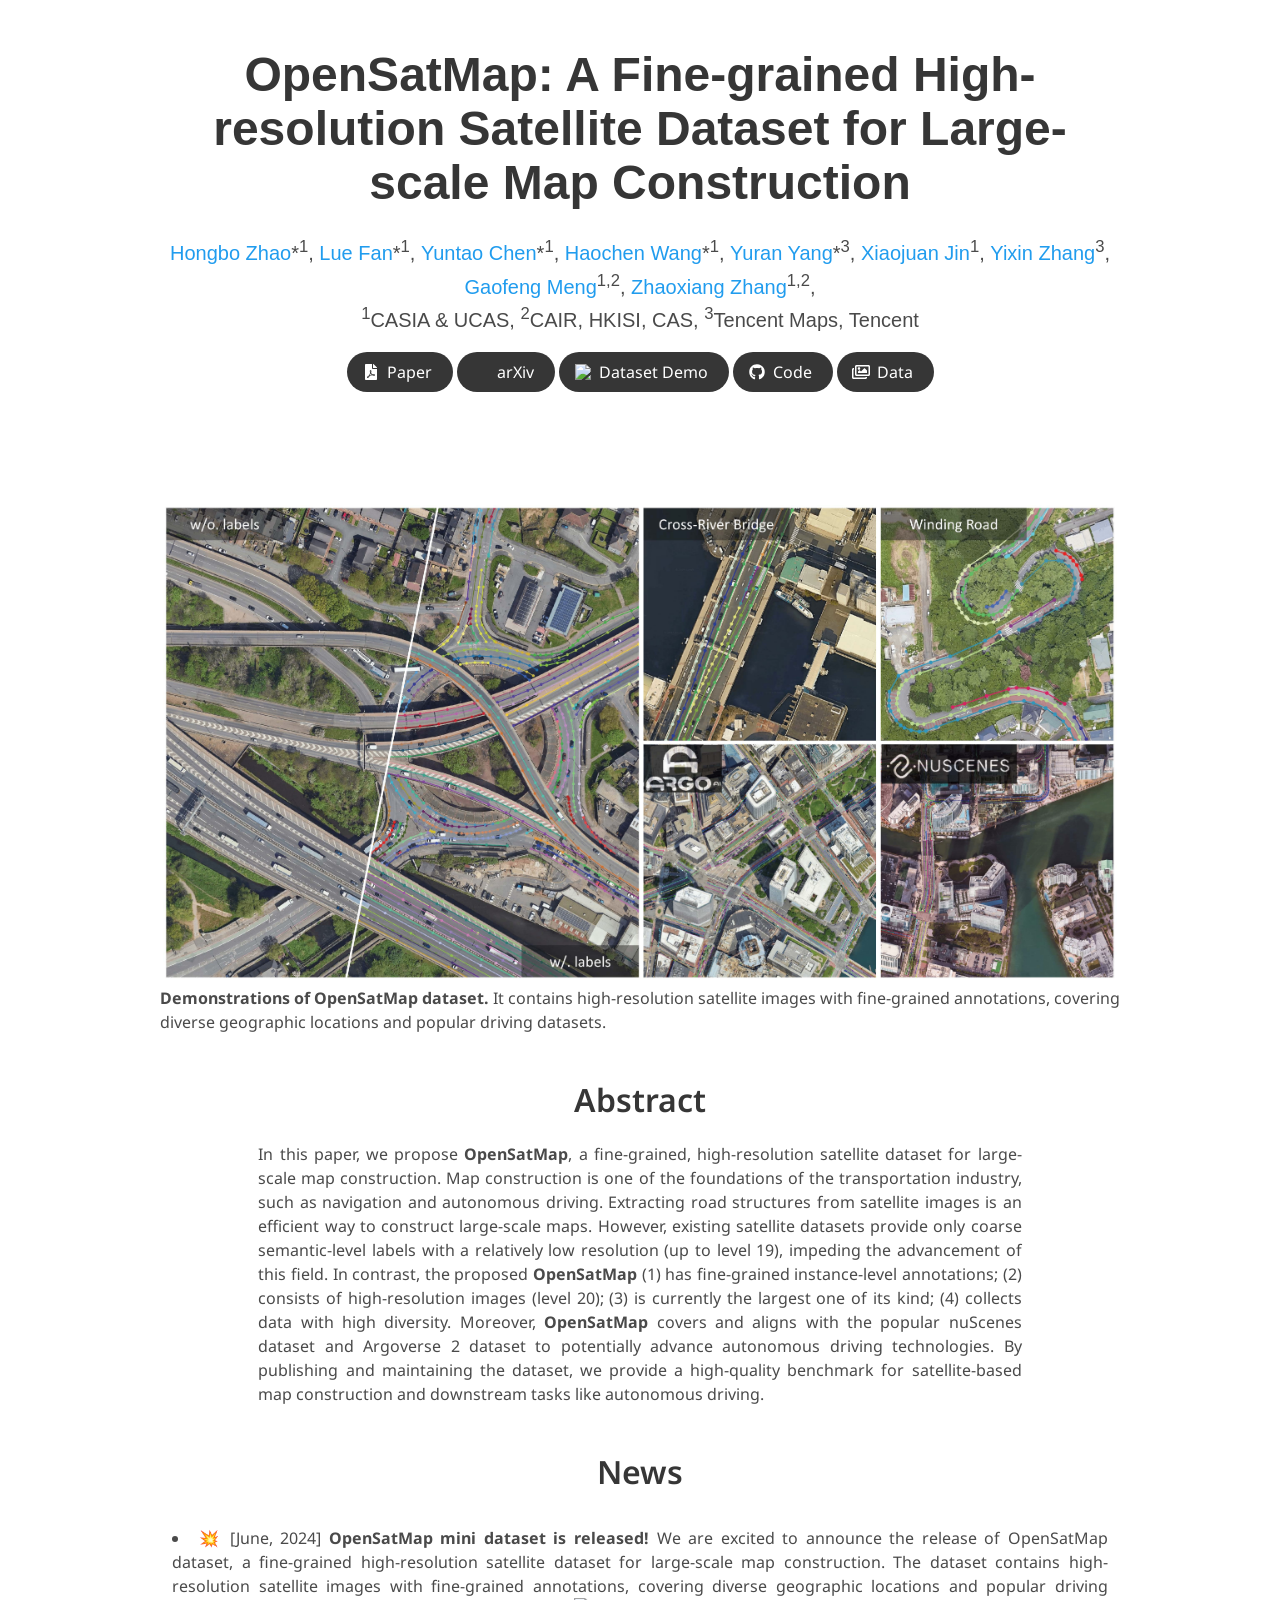
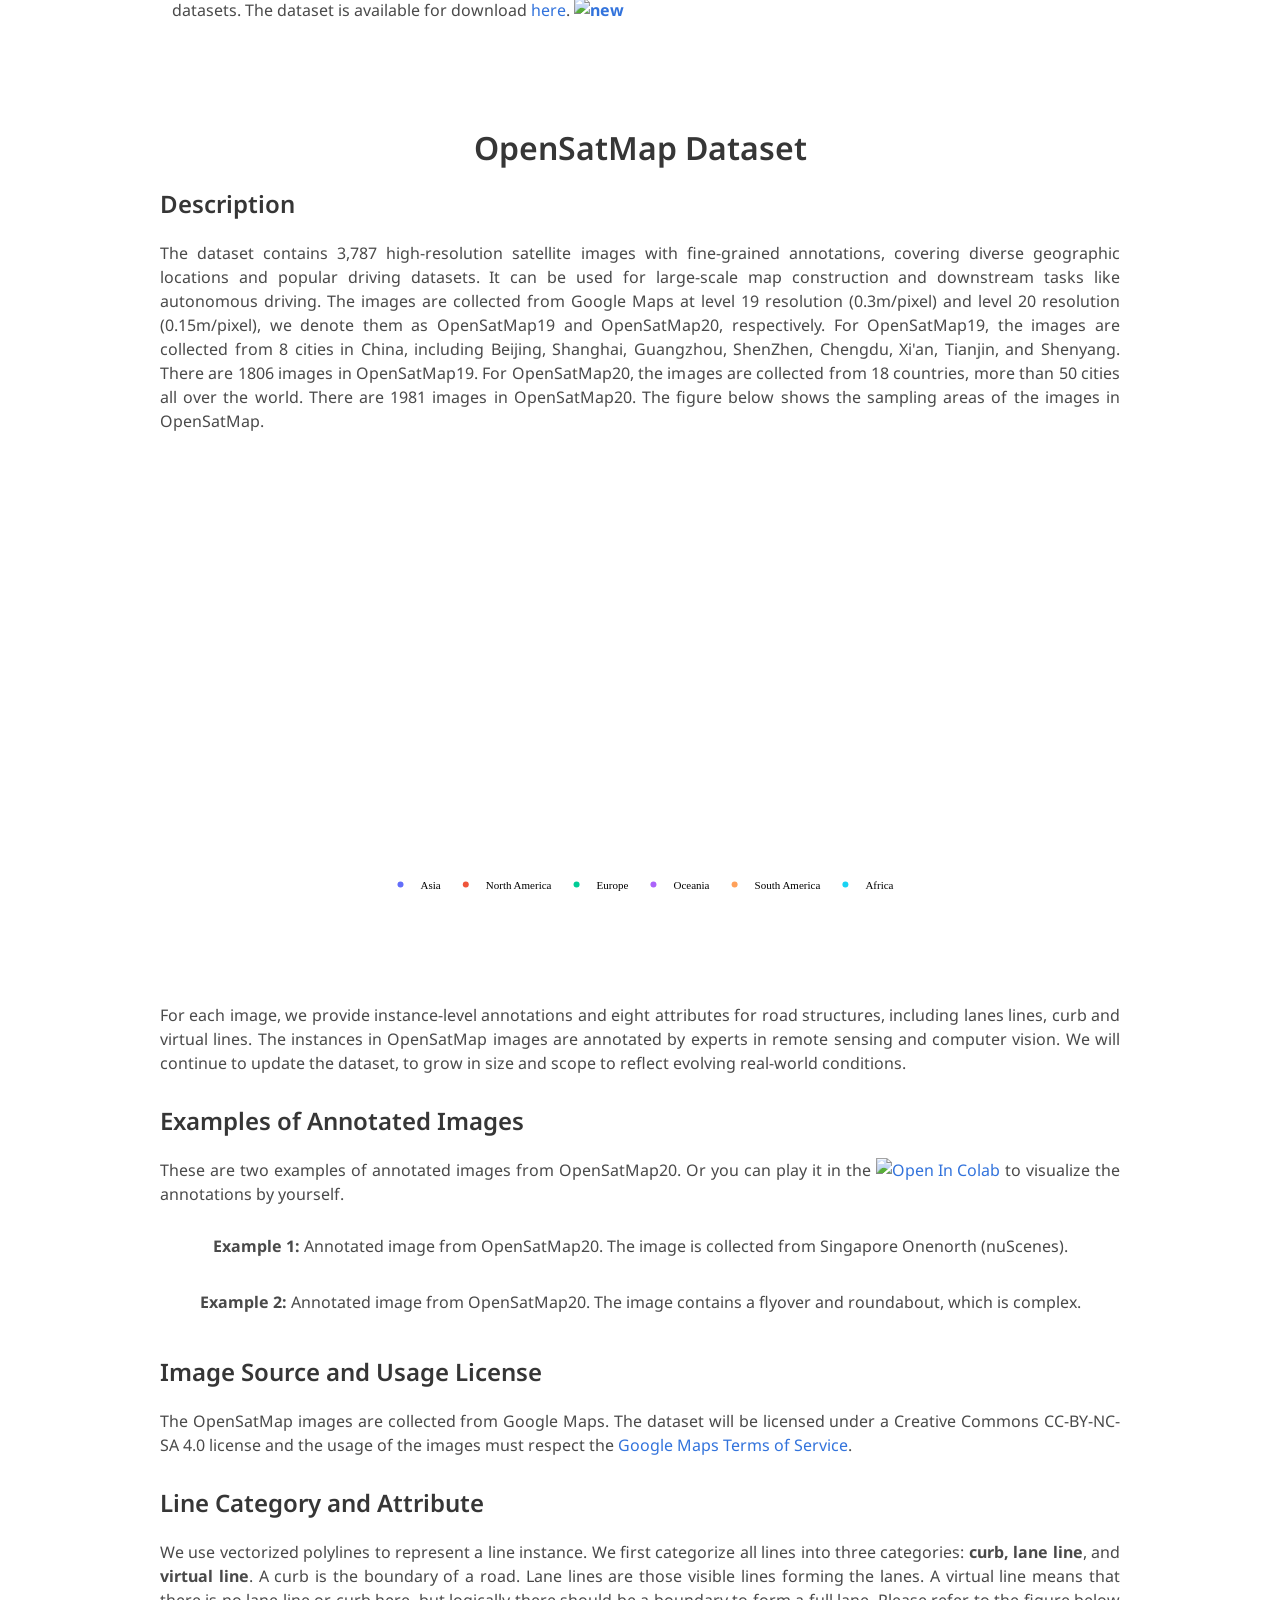
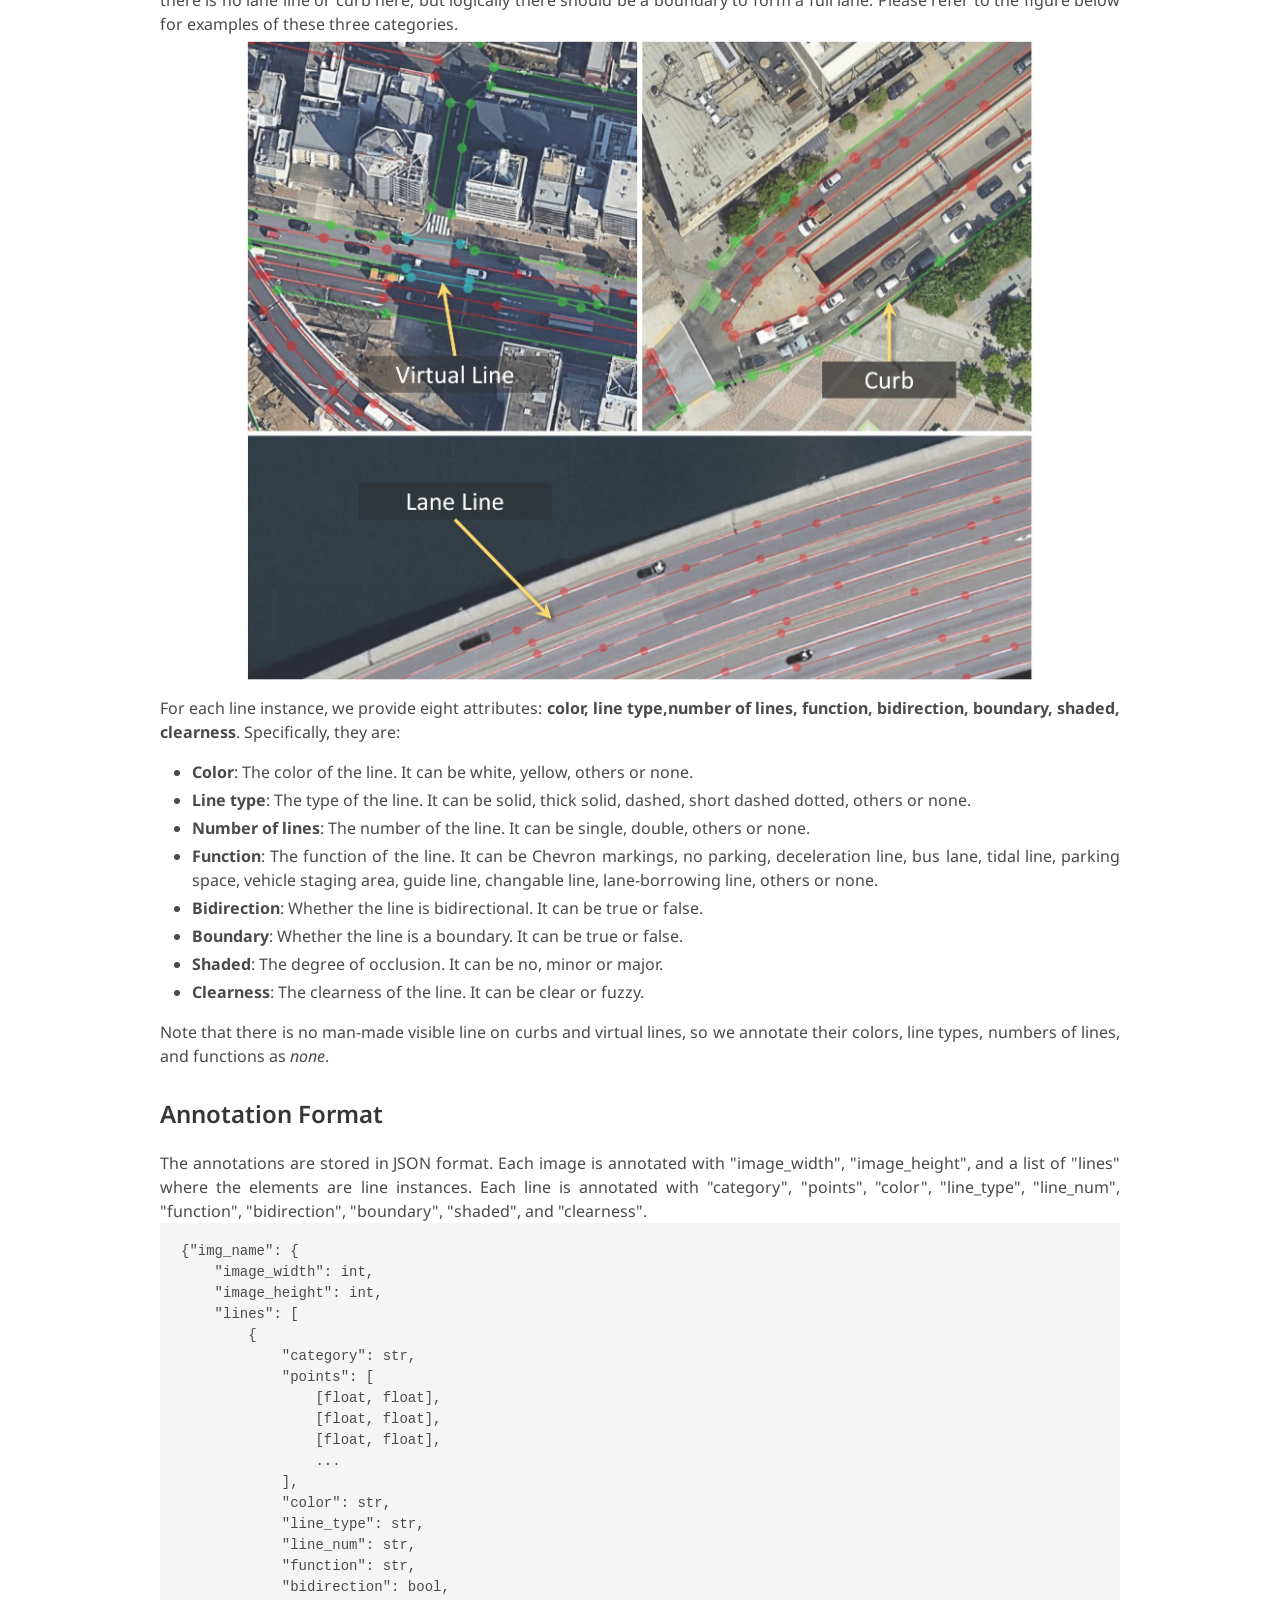
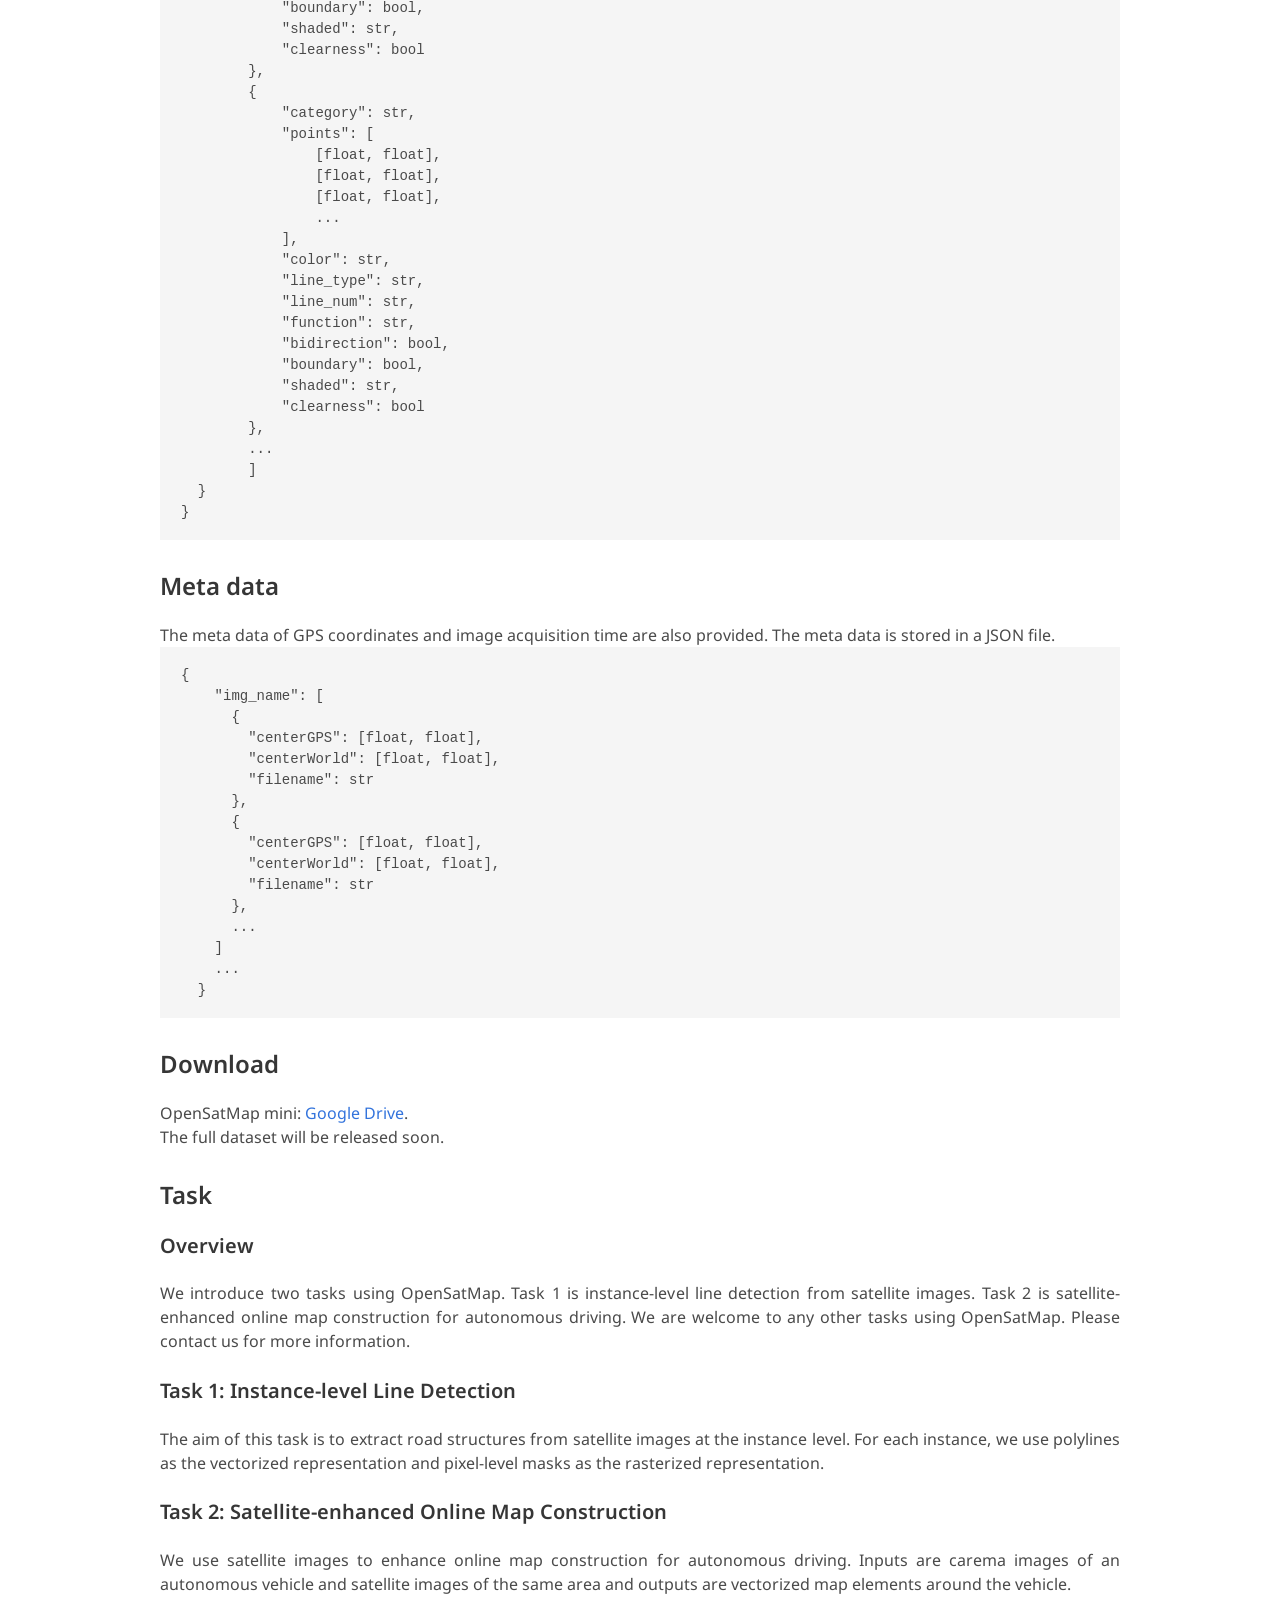
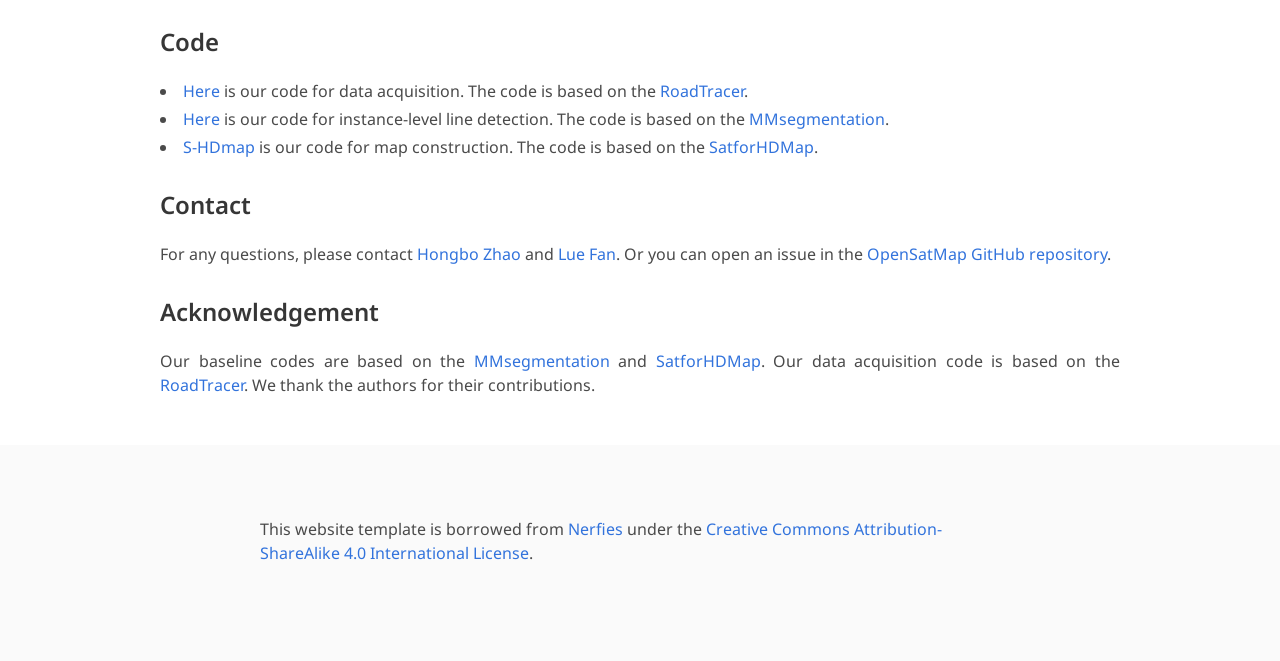
==== index.html @ 103b899d "add demo link" ====
<!DOCTYPE html>
<html>

<head>
  <meta charset="utf-8">
  <meta name="description" content="OpenSatMap">
  <meta name="keywords" content="OpenSatMap">
  <meta name="viewport" content="width=device-width, initial-scale=1">
  <title>OpenSatMap</title>

  <script id="MathJax-script" async src="https://cdn.jsdelivr.net/npm/mathjax@3/es5/tex-mml-chtml.js"></script>
  <script async src="https://www.googletagmanager.com/gtag/js?id=G-YQCWF52Y54"></script>
  <script>
    window.dataLayer = window.dataLayer || [];
    function gtag() { dataLayer.push(arguments); }
    gtag('js', new Date());

    gtag('config', 'G-YQCWF52Y54');
  </script>
  <link href="https://fonts.googleapis.com/css?family=Google+Sans|Noto+Sans|Castoro" rel="stylesheet">

  <link rel="stylesheet" href="./static/css/bulma.min.css">
  <link rel="stylesheet" href="./static/css/bulma-carousel.min.css">
  <link rel="stylesheet" href="./static/css/bulma-slider.min.css">
  <link rel="stylesheet" href="./static/css/fontawesome.all.min.css">
  <link rel="stylesheet" href="https://cdn.jsdelivr.net/gh/jpswalsh/academicons@1/css/academicons.min.css">
  <link rel="stylesheet" href="./static/css/index.css">
  <link rel="stylesheet" href="./static/css/image-compare-viewer.min.css">
  <link rel="icon" href="./static/images/OIP.jpg">

  <script src="https://ajax.googleapis.com/ajax/libs/jquery/3.5.1/jquery.min.js"></script>
  <script defer src="./static/js/fontawesome.all.min.js"></script>
  <script src="./static/js/bulma-carousel.min.js"></script>
  <script src="./static/js/bulma-slider.min.js"></script>
  <script src="./static/js/index.js"></script>
  <script src="./static/js/image-compare-viewer.min.js"></script>
  <!-- <style>
        #toc {
            border: 1px solid #ccc;
            padding: 10px;
            margin-bottom: 20px;
            max-width: 250px; /* 调整目录容器的宽度 */
        }
        #toc ul {
            list-style-type: none;
            padding-left: 0;
        }
        #toc ul li {
            margin-bottom: 5px;
        }
        #toc ul li a {
            text-decoration: none;
            color: blue;
        }
  </style> -->
  <link rel="stylesheet" href="https://cdnjs.cloudflare.com/ajax/libs/highlight.js/11.9.0/styles/default.min.css">
  <script src="https://cdnjs.cloudflare.com/ajax/libs/highlight.js/11.9.0/highlight.min.js"></script>

  <!-- and it's easy to individually load additional languages -->
  <script src="https://cdnjs.cloudflare.com/ajax/libs/highlight.js/11.9.0/languages/go.min.js"></script>

  <script>hljs.highlightAll();</script>
</head>

<body>


  <!-- <section class="hero">
  <div class="hero-body">
    <div class="container is-max-desktop">
      <div class="columns is-centered">
        <div class="column has-text-centered">
          <h1 class="title is-2 publication-title"></h1>
          <div class="is-size-5 publication-authors">
            <span class="author-block">
              Anonymous Authors
          </div>
        </div>
      </div>
    </div>
  </div>
</section> -->
  <section class="hero">
    <div class="hero-body">
      <div class="container is-max-desktop">
        <div class="columns is-centered">
          <div class="column has-text-centered">
            <h1 class="title is-1 publication-title">OpenSatMap: A Fine-grained High-resolution Satellite Dataset for
              Large-scale Map Construction</h1>
            <!-- <h2 class="title is-3">CVPR 2024</h2> -->
            <div class="is-size-5 publication-authors">
              <span class="author-block">
                <a href="https://scholar.google.com/citations?user=Gs22F0UAAAAJ&hl">Hongbo Zhao</a>*<sup>1</sup>,</span>
              <span class="author-block">
                <a href="https://lue.fan/">Lue Fan</a>*<sup>1</sup>,</span>
              <span class="author-block">
                <a href="https://scholar.google.com/citations?user=iLOoUqIAAAAJ">Yuntao Chen</a>*<sup>1</sup>,
              </span>
              <span class="author-block">
                <a href="https://haochen-wang409.github.io/">Haochen Wang</a>*<sup>1</sup>,
              </span>
              <span class="author-block">
                <a>Yuran Yang</a>*<sup>3</sup>,
              </span>
              <span class="author-block">
                <a>Xiaojuan Jin</a><sup>1</sup>,
              </span>
              <span class="author-block">
                <a>Yixin Zhang</a><sup>3</sup>,
              </span>
              <span class="author-block">
                <a href="https://people.ucas.edu.cn/~gfmeng">Gaofeng Meng</a><sup>1,2</sup>,
              </span>
              <span class="author-block">
                <a href="https://zhaoxiangzhang.net/">Zhaoxiang Zhang</a><sup>1,2</sup>,
              </span>
            </div>

            <div class="is-size-5 publication-authors">
              <span class="author-block"><sup>1</sup>CASIA &amp; UCAS,</span>
              <span class="author-block"><sup>2</sup>CAIR, HKISI, CAS,</span>
              <span class="author-block"><sup>3</sup>Tencent Maps, Tencent</span>
            </div>

            <div class="column has-text-centered">
              <div class="publication-links">
                <!-- PDF Link. -->
                <span class="link-block">
                  <a href="" class="external-link button is-normal is-rounded is-dark"> <!-- TODO: update the link -->
                    <span class="icon">
                      <i class="fas fa-file-pdf"></i>
                    </span>
                    <span>Paper</span>
                  </a>
                </span>
                <span class="link-block">
                  <a href="" class="external-link button is-normal is-rounded is-dark">
                    <!-- TODO: update the link -->
                    <span class="icon">
                      <i class="ai ai-arxiv"></i>
                    </span>
                    <span>arXiv</span>
                  </a>
                </span>
                <span class="link-block">
                  <a href="https://colab.research.google.com/github/bjzhb666/OpensatMap-demo" class="external-link button is-normal is-rounded is-dark">
                    <span class="icon">
                      <img src="https://main-educational.github.io/_images/logo_colab.png">
                    </span>
                    <span>Dataset Demo</span>
                  </a>
                </span>
                <!-- Video Link. -->
                <!-- <span class="link-block">
                <a href="https://www.youtube.com/watch?v=MrKrnHhk8IA"
                   class="external-link button is-normal is-rounded is-dark">
                  <span class="icon">
                      <i class="fab fa-youtube"></i>
                  </span>
                  <span>Video</span>
                </a>
              </span> -->
                <!-- Code Link. -->
                <span class="link-block">
                  <a href="" class="external-link button is-normal is-rounded is-dark"> <!-- TODO: update the link -->
                    <span class="icon">
                      <i class="fab fa-github"></i>
                    </span>
                    <span>Code</span>
                  </a>
                </span>
                <!-- Dataset Link. -->
                <span class="link-block">
                  <a href="https://drive.google.com/drive/folders/1zKs-GV2aNobLDl6E17hTqy2L_WpNPkSb?usp=sharing"
                    class="external-link button is-normal is-rounded is-dark">
                    <span class="icon">
                      <i class="far fa-images"></i>
                    </span>
                    <span>Data</span>
                  </a>
                </span>
              </div>

            </div>
          </div>
        </div>
      </div>
    </div>
  </section>

  <section>
    <div class="hero-body">
      <div class="container is-max-desktop">
        <!-- Abstract. -->
        <div class="columns is-centered has-text-centered">
          <div class="column is-full-width is-centered">
            <div class="content has-text-justified">
              <img src="./static/images/figure1_black.jpg" width="100%">
              <p>
                <b>Demonstrations of OpenSatMap dataset.</b>
                It contains high-resolution satellite images with fine-grained annotations, covering diverse geographic
                locations and popular driving datasets.
              </p>
            </div>
          </div>
        </div>
      </div>
    </div>
    <!--/ Abstract. -->
  </section>


  <!-- <div id="toc"></div>
  <ul>
    TOC will be generated here -->
  <!-- </ul> -->

  <section>
    <div class="container is-max-desktop">
      <!-- Abstract. -->
      <div class="columns is-centered has-text-centered">
        <div class="column is-four-fifths is-centered">
          <h2 class="title is-3">Abstract</h2>
          <div class="content has-text-justified">
            <!-- <div class="content has-text-justified">
            <img src="./static/images/WX20231125-133933@2x.png" width="100%"> -->
            <!-- <p>
            <b>Multiview visual forecasting and planning by world model.</b>
            At time step \( T \), the world model imagines the multiple futures at \(T+K\), and finds it is safe to keep going straight at \(T\). Then the model realizes that the ego car will be too close to the front car according to the imagination of time step \(T + 2K\), so it decides to change to the left lane for a safe overtaking.
          </p> -->
            <!-- </div> -->
            <p>
              In this paper, we propose <b>OpenSatMap</b>, a fine-grained, high-resolution satellite dataset for
              large-scale map construction.
              Map construction is one of the foundations of the transportation industry, such as navigation and
              autonomous driving.
              Extracting road structures from satellite images is an efficient way to construct large-scale maps.
              However, existing satellite datasets provide only coarse semantic-level labels with a relatively low
              resolution (up to level 19), impeding the advancement of this field.
              In contrast, the proposed <b>OpenSatMap</b> (1) has fine-grained instance-level annotations; (2) consists
              of high-resolution images (level 20); (3) is currently the largest one of its kind; (4) collects data with
              high diversity.
              Moreover, <b>OpenSatMap</b> covers and aligns with the popular nuScenes dataset and Argoverse 2 dataset to
              potentially advance autonomous driving technologies.
              By publishing and maintaining the dataset, we provide a high-quality benchmark for satellite-based map
              construction and downstream tasks like autonomous driving.
            </p>
          </div>
        </div>
      </div>
      <!--/ Abstract. -->
    </div>
  </section>

  <!-- <section  class="section">
  <div class="container is-max-desktop has-text-centered"> 
    <h2 class="title is-3">Introduction Video</h2>
      <div class="columns is-centered">
        <div class="column is-full-width">
          <video poster="" id="intro" autoplay controls muted loop playsinline width="100%">
          <source src="" type="video/mp4">
        </video>
        </div>
     </div>
  </div>
</section> -->

  <section class="section">
    <div class="container is-max-desktop has-text-centered">
      <h2 class="title is-3">News</h2>
      <div class="column is-full-width">
        <div class="content has-text-justified">
          <!-- iterize -->
          <li>💥 [June, 2024]
            <b>OpenSatMap mini dataset is released!</b>
            We are excited to announce the release of OpenSatMap dataset, a fine-grained high-resolution satellite
            dataset for large-scale map construction.
            The dataset contains high-resolution satellite images with fine-grained annotations, covering diverse
            geographic locations and popular driving datasets.
            The dataset is available for download <a href="https://drive.google.com/drive/folders/1zKs-GV2aNobLDl6E17hTqy2L_WpNPkSb?usp=sharing">here</a>.
            <!-- <b><span style="color:red;">New</span></b>  -->
            <strong><a href="https://zhaoxiangzhang.net/wp-content/uploads/2020/02/new.gif"><img decoding="async"
                  class="alignnone size-full wp-image-105"
                  src="https://zhaoxiangzhang.net/wp-content/uploads/2020/02/new.gif" alt="new" width="29"
                  height="13" /></a></strong>
          </li>
          <!-- <li>
            <a href="dataset.html">Dataset</a>
          </li>
          <li>
            <a href="code.html">Code</a>
          </li>
          <li>
            <a href="tasks.html">Tasks</a>
          </li>
          <li>
            <a href="evaluation.html">Evaluation</a>
          </li> -->
        </div>
      </div>
    </div>
  </section>

  <section class="section">
    <div class="container is-max-desktop has-text-centered">
      <h2 class="title is-3">OpenSatMap Dataset</h2>
      <div class="columns is-centered">
        <div class="column">
          <div class="content">
            <div class="content has-text-justified">
              <h3 class="title is-4"> Description</h3>
              The dataset contains 3,787 high-resolution satellite images with fine-grained annotations, covering
              diverse geographic locations and popular driving datasets.
              It can be used for large-scale map construction and downstream tasks like autonomous driving.
              The images are collected from Google Maps at level 19 resolution (0.3m/pixel) and level 20 resolution
              (0.15m/pixel), we denote them as OpenSatMap19 and OpenSatMap20, respectively.
              For OpenSatMap19, the images are collected from 8 cities in China, including Beijing, Shanghai, Guangzhou,
              ShenZhen, Chengdu, Xi'an, Tianjin, and Shenyang. There are 1806 images in OpenSatMap19.
              For OpenSatMap20, the images are collected from 18 countries, more than 50 cities all over the world.
              There are 1981 images in OpenSatMap20.
              The figure below shows the sampling areas of the images in OpenSatMap.
              <!-- 插入html -->
              <p>
            <div class="columns is-centered">
              <iframe src="static/gps_points.html" width="800" height="550"></iframe>
            </div>
            </p>
          
                For each image, we provide instance-level annotations and eight attributes for road structures,
                including
                lanes lines, curb and
                virtual lines.
                The instances in OpenSatMap images are annotated by experts in remote sensing and computer vision.
                We will continue to update the dataset, to grow in size and scope to reflect evolving real-world
                conditions.
         
              <h3 class="title is-4">Examples of Annotated Images</h3>

                These are two examples of annotated images from OpenSatMap20. 
                Or you can play it in the
                <a href="https://colab.research.google.com/github/bjzhb666/OpensatMap-demo">
                  <img src="https://colab.research.google.com/assets/colab-badge.svg" alt="Open In Colab"></a>
                <!-- <a href="https://colab.research.google.com/github/bjzhb666/OpensatMap-demo">demo notebook</a>   -->
                to visualize the annotations by yourself.
     
              <div class="column">
                <div class="content">
                  <div class="columns is-centered">
                    <div class="column is-full-width">

                      <div class="image-compare shadow-md rounded mb-16">
                        <img src="static/images/singapore-onenorth_-1_-1_satvisual-ori.png" alt="" />
                        <img src="static/images/singapore-onenorth_-1_-1_satvisual-instance.png" alt="" />
                      </div>
                      <p>
                        <div class="container is-max-desktop has-text-centered">
                        <b>Example 1:</b> Annotated image from OpenSatMap20. The image is collected from Singapore Onenorth (nuScenes).
                      </div>
                      </p>
                      <div class="image-compare shadow-md rounded mb-16">
                        <img src="static/images/flyover2_0_0_sat.png" alt="" />
                        <img src="static/images/flyover2_0_0_satvisual-instance.png" alt="" />
                      </div>
                      <p>
                        <div class="container is-max-desktop has-text-centered">
                        <b>Example 2:</b> Annotated image from OpenSatMap20. The image contains a flyover and roundabout, which is complex.
                      </div>
                      </p>

                    </div>
                  </div>
                </div>
              </div>

              <h3 class="title is-4">Image Source and Usage License</h3>
              The OpenSatMap images are collected from Google Maps.
              The dataset will be licensed under a Creative Commons CC-BY-NC-SA 4.0 license
              and the usage of the images must respect the
              <a href="https://about.google/brand-resource-center/products-and-services/geo-guidelines/">Google Maps
                Terms of Service</a>.
              <h3 class="title is-4">Line Category and Attribute</h3>
              We use vectorized polylines to represent a line instance.
              We first categorize all lines into three categories: <b>curb, lane line</b>, and <b>virtual line</b>.
              A curb is the boundary of a road. Lane lines are those visible lines forming the lanes. A virtual line
              means that there is no lane line or curb here, but logically there should be a boundary to form a full
              lane. Please refer to the figure below for examples of these three categories.
              <!-- insert an image -->
              <p>
              <div class="columns is-centered has-text-centered">
                <img src="./static/images/category.jpg" width="80%">
              </div>
              </p>
              For each line instance, we provide eight attributes: <b>color, line type,number of lines, function,
                bidirection, boundary, shaded, clearness</b>.
              Specifically, they are:
              <ul>
                <li><b>Color</b>: The color of the line. It can be white, yellow, others or none.</li>
                <li><b>Line type</b>: The type of the line. It can be solid, thick solid, dashed, short dashed dotted,
                  others or none.</li>
                <li><b>Number of lines</b>: The number of the line. It can be single, double, others or none.</li>
                <li><b>Function</b>: The function of the line. It can be Chevron markings, no parking, deceleration
                  line, bus lane, tidal line,
                  parking space, vehicle staging area, guide line, changable line, lane-borrowing line, others or none.
                </li>
                <li><b>Bidirection</b>: Whether the line is bidirectional. It can be true or false.</li>
                <li><b>Boundary</b>: Whether the line is a boundary. It can be true or false.</li>
                <li><b>Shaded</b>: The degree of occlusion. It can be no, minor or major.</li>
                <li><b>Clearness</b>: The clearness of the line. It can be clear or fuzzy.</li>
              </ul>
              Note that there is no man-made visible line on curbs and virtual lines, so we annotate their colors,
              line types, numbers of lines, and functions as <i>none</i>.
              <h3 class="title is-4">Annotation Format</h3>
              The annotations are stored in JSON format. Each image is annotated with "image_width", "image_height", and
              a list of "lines" where the elements are line instances.
              Each line is annotated with "category", "points", "color", "line_type", "line_num", "function",
              "bidirection", "boundary", "shaded", and "clearness".
              <pre><code class="language-python">{"img_name": {
    "image_width": int,
    "image_height": int,
    "lines": [
        {
            "category": str,
            "points": [
                [float, float],
                [float, float],
                [float, float], 
                ...
            ],
            "color": str,
            "line_type": str,
            "line_num": str,
            "function": str,
            "bidirection": bool,
            "boundary": bool,
            "shaded": str,
            "clearness": bool
        },
        {
            "category": str,
            "points": [
                [float, float],
                [float, float],
                [float, float], 
                ...
            ],
            "color": str,
            "line_type": str,
            "line_num": str,
            "function": str,
            "bidirection": bool,
            "boundary": bool,
            "shaded": str,
            "clearness": bool
        },
        ...
        ]
  }
}</code></pre>
              <h3 class="title is-4">Meta data</h3>
              The meta data of GPS coordinates and image acquisition time are also provided. The meta data is stored in
              a JSON file.
              <pre><code class="language-python">{
    "img_name": [
      {
        "centerGPS": [float, float],
        "centerWorld": [float, float],
        "filename": str
      },
      {
        "centerGPS": [float, float],
        "centerWorld": [float, float],
        "filename": str
      },
      ...
    ]
    ...
  }</code></pre>
              <h3 class="title is-4"> Download</h3>
              OpenSatMap mini: <a href="https://drive.google.com/drive/folders/1zKs-GV2aNobLDl6E17hTqy2L_WpNPkSb?usp=sharing">Google Drive</a>.
              <!-- , <a href="">Baidu Drive</a>, <a href="">Tencent Drive</a> -->
              <p>
                The full dataset will be released soon.
              </p>
              <h3 class="title is-4">Task</h3>
              <h3 class="title is-5">Overview</h3>
              We introduce two tasks using OpenSatMap. Task 1 is instance-level line detection from satellite images.
              Task 2 is satellite-enhanced online map construction for autonomous driving.
              We are welcome to any other tasks using OpenSatMap. Please contact us for more information.
              <h3 class="title is-5">Task 1: Instance-level Line Detection</h3>
              The aim of this task is to extract road structures from satellite images at the instance level.
              For each instance, we use polylines as the vectorized representation and pixel-level masks as the
              rasterized representation.
              <h3 class="title is-5">Task 2: Satellite-enhanced Online Map Construction</h3>
              We use satellite images to enhance online map construction for autonomous driving.
              Inputs are carema images of an autonomous vehicle and satellite images of the same area and outputs are
              vectorized map elements around the vehicle.
              <h3 class="title is-4">Code </h3>
              <li>
                <a href="">Here</a> is our code for data acquisition. The code is based on the <a
                  href="https://github.com/mitroadmaps/roadtracer/tree/master/dataset">RoadTracer</a>. <br>
              </li>
              <li>
                <a href=""> Here</a> is our code for instance-level line detection. The code is based on the <a
                  href="https://github.com/open-mmlab/mmsegmentation/">MMsegmentation</a>. <br>
              </li>
              <li>
                <a href=""> S-HDmap</a> is our code for map construction. The code is based on the <a
                  href="https://github.com/xjtu-cs-gao/SatforHDMap">SatforHDMap</a>.
              </li>

              <h3 class="title is-4">Contact</h3>
              For any questions, please contact <a href="mailto:zhaohongbo2022@ia.ac.cn">Hongbo Zhao</a> and <a
                href="mailto:fanlue2019@ia.ac.cn">Lue Fan</a>.
              Or you can open an issue in the <a href="https://github.com/OpenSatMap/OpenSatMap.github.io">OpenSatMap
                GitHub repository</a>.
              <h3 class="title is-4">Acknowledgement</h3>
              Our baseline codes are based on the <a
                href="https://github.com/open-mmlab/mmsegmentation/">MMsegmentation</a> and <a
                href="https://github.com/xjtu-cs-gao/SatforHDMap">SatforHDMap</a>.
              Our data acquisition code is based on the <a
                href="https://github.com/mitroadmaps/roadtracer/tree/master/dataset">RoadTracer</a>.
              We thank the authors for their contributions.
              <!-- <h3 class="title is-4">Contact</h3> -->
            </div>
          </div>
        </div>
      </div>
    </div>
  </section>

  <footer class="footer">
    <div class="container">
      <div class="columns is-centered">
        <div class="column is-8">
          <div class="content">
            <p>
              <script type="text/javascript" src="https://www.free-counters.org/count/fpyo"></script><br>
              This website template is borrowed from <a href="https://github.com/nerfies/nerfies.github.io">Nerfies</a>
              under the <a rel="license" href="http://creativecommons.org/licenses/by-sa/4.0/">Creative
                Commons Attribution-ShareAlike 4.0 International License</a>.
            </p>
          </div>
        </div>
      </div>
    </div>
  </footer>
  <script>
    document.addEventListener("DOMContentLoaded", function () {
      // 标题缩写映射表
      const titleMapping = {
        "OpenSatMap: A Fine-grained High-resolution Satellite Dataset for Large-scale Map Construction": "OpenSatMap Dataset",
        "Abstract": "Abstract",
        "News": "News",
        "Generation of Diverse Multiview Videos": "Multiview Videos",
        "Generation of Multiple Plausible Futures": "Plausible Futures",
        "Scene 1 (Turn left)": "Scene 1 (L)",
        "Scene 1 (Turn right)": "Scene 1 (R)",
        "Scene 2 (Turn left)": "Scene 2 (L)",
        "Scene 2 (Go straight)": "Scene 2 (S)",
        "Scene 3 (Turn left)": "Scene 3 (L)",
        "Scene 3 (Go straight)": "Scene 3 (S)",
        "Visual Element Control": "Visual Control",
        "Light Changes": "Light Changes",
        "Weather Changes": "Weather Changes",
        "Control Foreground Object Layouts": "Foreground Control",
        "Action Condition": "Action Condition",
        "Other Datasets": "Other Datasets",
        "World Model for End-to-End Planning": "World Model",
        "GPT-4V as Reward Function for Non-vectorized Observations": "GPT-4V Reward Function"
        // 添加更多的映射
      };

      // 获取所有的标题
      const headers = document.querySelectorAll("h1, h2, h3, h4, h5, h6");
      const toc = document.getElementById("toc").querySelector('ul');

      let tocHTML = '';

      headers.forEach(header => {
        // 为每个标题创建一个ID
        const id = header.textContent.toLowerCase().replace(/ /g, "-");
        header.id = id;
        tocHTML += `<li><a href="#${id}">${header.innerText}</a></li>`;
        // // 创建目录项
        // const li = document.createElement("li");
        // const a = document.createElement("a");
        // a.href = `#${id}`;

        // 使用缩写标题
        const shortTitle = titleMapping[header.textContent] || header.textContent;
        a.textContent = shortTitle;

        // 根据标题级别设置缩进
        li.style.marginLeft = `${(parseInt(header.tagName[1]) - 1) * 20}px`;

        li.appendChild(a);
        ul.appendChild(li);
        toc.innerHTML = tocHTML;
      });

      // toc.appendChild(ul);
    });
  </script>

  <script>
    let imageCompareViewers = document.querySelectorAll(".image-compare");
    let configs = [
      {
        addCircle: true,
        verticalMode: false,
        hoverStart: true,
        showLabels: true,
        labelOptions: {
          before: 'Without label',
          after: 'With label',
          onHover: false
        },
      },
      {
        addCircle: true,
        verticalMode: false,
        hoverStart: true,
        showLabels: true,
        labelOptions: {
          before: 'Without label',
          after: 'With label',
          onHover: false
        },
      },
      // { 
      //   addCircle: true, 
      //   verticalMode: false, 
      //   hoverStart: true,
      //   showLabels: true,
      //   labelOptions: {
      //     before: 'GPNeRF [Yuqi 2023]',  
      //     after: 'Ours',
      //     onHover: false
      //   },
      // },
      // { 
      //   addCircle: true, 
      //   verticalMode: false, 
      //   hoverStart: true,
      //   showLabels: true,
      //   labelOptions: {
      //     before: '3DGS [Bernhard 2023]',  
      //     after: 'Ours',
      //     onHover: false
      //   },
      // }
    ];

    imageCompareViewers.forEach((element, i) => {
      new ImageCompare(element, configs[i]).mount();
    });
  </script>
</body>

</html>
---- static/css/index.css ----
body {
  font-family: 'Noto Sans', sans-serif;
}


.footer .icon-link {
    font-size: 25px;
    color: #000;
}

.link-block a {
    margin-top: 5px;
    margin-bottom: 5px;
}

.dnerf {
  font-variant: small-caps;
}


.teaser .hero-body {
  padding-top: 0;
  padding-bottom: 3rem;
}

.teaser {
  font-family: 'Google Sans', sans-serif;
}


.publication-title {
}

.publication-banner {
  max-height: parent;

}

.publication-banner video {
  position: relative;
  left: auto;
  top: auto;
  transform: none;
  object-fit: fit;
}

.publication-header .hero-body {
}

.publication-title {
    font-family: 'Google Sans', sans-serif;
}

.publication-authors {
    font-family: 'Google Sans', sans-serif;
}

.publication-venue {
    color: #555;
    width: fit-content;
    font-weight: bold;
}

.publication-awards {
    color: #ff3860;
    width: fit-content;
    font-weight: bolder;
}

.publication-authors {
}

.publication-authors a {
   color: hsl(204, 86%, 53%) !important;
}

.publication-authors a:hover {
    text-decoration: underline;
}

.author-block {
  display: inline-block;
}

.publication-banner img {
}

.publication-authors {
  /*color: #4286f4;*/
}

.publication-video {
    position: relative;
    width: 100%;
    height: 0;
    padding-bottom: 56.25%;

    overflow: hidden;
    border-radius: 10px !important;
}

.publication-video iframe {
    position: absolute;
    top: 0;
    left: 0;
    width: 100%;
    height: 100%;
}

.publication-body img {
}

.results-carousel {
  overflow: hidden;
}

.results-carousel .item {
  margin: 5px;
  overflow: hidden;
  border: 1px solid #bbb;
  border-radius: 10px;
  padding: 0;
  font-size: 0;
}

.results-carousel video {
  margin: 0;
}


.interpolation-panel {
  background: #f5f5f5;
  border-radius: 10px;
}

.interpolation-panel .interpolation-image {
  width: 100%;
  border-radius: 5px;
}

.interpolation-video-column {
}

.interpolation-panel .slider {
  margin: 0 !important;
}

.interpolation-panel .slider {
  margin: 0 !important;
}

#interpolation-image-wrapper {
  width: 100%;
}
#interpolation-image-wrapper img {
  border-radius: 5px;
}

.ratio-16-9,
.ratio-16-10,
.ratio-square,
.sketchfab-embed-wrapper {
  display: block;
  position: relative;
  width: 100%;
  height: 0;
}

.ratio-square {
  padding-top: 75%;
}

.ratio-inner,
.ratio-16-9 iframe,
.ratio-16-10 iframe,
.ratio-square iframe,
.sketchfab-embed-wrapper iframe {
  display: block;
  position: absolute;
  left: 0;
  top: 0;
  right: 0;
  bottom: 0;
  width: 100%;
  height: 100%;
}
---- static/css/image-compare-viewer.min.css ----
.icv {
    position: relative;
    overflow: hidden;
    cursor: row-resize
}

.icv__icv--vertical {
    cursor: row-resize
}

.icv__icv--horizontal {
    cursor: col-resize
}

.icv__img {
    pointer-events: none;
    -o-user-select: none;
    -moz-user-select: none;
    -webkit-user-select: none;
    -ms-user-select: none;
    user-select: none;
    max-width: none;
    width: 100%;
    margin: 0 !important;
    padding: 0 !important;
    border: 0 !important;
    border-radius: 0 !important;
    top: 0;
    display: block
}

.icv__is--fluid .icv__img {
    display: none
}

.icv__img-a {
    height: auto;
    position: static;
    z-index: 1;
    left: 0px
}

.icv__img-b {
    height: 100%;
    position: absolute;
    z-index: 2;
    left: auto;
    right: 0px;
    width: auto
}

.icv__icv--vertical .icv__img-b {
    width: 100%;
    height: auto
}

.icv__imposter {
    z-index: 4;
    position: absolute;
    top: 0px;
    left: 0px;
    width: 100%;
    height: 100%
}

.icv__wrapper {
    position: absolute;
    width: 100%;
    height: 100%;
    right: 0px;
    top: 0px;
    overflow: hidden;
    background-size: cover;
    background-position: center center;
    z-index: 3
}

.icv__is--fluid .icv__wrapper,
.icv__icv--vertical .icv__wrapper {
    width: 100% !important
}

.icv__is--fluid .icv__wrapper,
.icv__icv--horizontal .icv__wrapper {
    height: 100% !important
}

.icv__fluidwrapper {
    background-size: cover;
    background-position: center;
    position: absolute;
    top: 0;
    left: 0;
    width: 100%;
    height: 100%
}

.icv__control {
    position: absolute;
    display: -webkit-box;
    display: -ms-flexbox;
    display: flex;
    -webkit-box-orient: vertical;
    -webkit-box-direction: normal;
    -ms-flex-direction: column;
    flex-direction: column;
    -webkit-box-pack: center;
    -ms-flex-pack: center;
    justify-content: center;
    -webkit-box-align: center;
    -ms-flex-align: center;
    align-items: center;
    -webkit-box-sizing: border-box;
    box-sizing: border-box;
    height: 100%;
    top: 0px;
    z-index: 5
}

.icv__icv--vertical .icv__control {
    -webkit-box-orient: horizontal;
    -webkit-box-direction: normal;
    -ms-flex-direction: row;
    flex-direction: row;
    left: 0;
    width: 100%
}

.icv__control-line {
    height: 50%;
    width: 2px;
    z-index: 6
}

.icv__icv--vertical .icv__control-line {
    width: 50%
}

.icv__theme-wrapper {
    width: 100%;
    height: 100%;
    display: -webkit-box;
    display: -ms-flexbox;
    display: flex;
    -webkit-box-pack: justify;
    -ms-flex-pack: justify;
    justify-content: space-between;
    -webkit-box-align: center;
    -ms-flex-align: center;
    align-items: center;
    position: absolute;
    -webkit-transition: all 0.1s ease-out 0s;
    transition: all 0.1s ease-out 0s;
    z-index: 5
}

.icv__icv--vertical .icv__theme-wrapper {
    -webkit-box-orient: vertical;
    -webkit-box-direction: normal;
    -ms-flex-direction: column;
    flex-direction: column
}

.icv__arrow-wrapper {
    display: -webkit-box;
    display: -ms-flexbox;
    display: flex;
    -webkit-box-pack: center;
    -ms-flex-pack: center;
    justify-content: center;
    -webkit-box-align: center;
    -ms-flex-align: center;
    align-items: center;
    -webkit-transition: all 0.1s ease-out 0s;
    transition: all 0.1s ease-out 0s
}

.icv__arrow-a {
    -webkit-transform: scale(1.5) rotateZ(180deg);
    transform: scale(1.5) rotateZ(180deg);
    height: 20px;
    width: 20px;
    -webkit-filter: drop-shadow(0px 3px 5px rgba(0, 0, 0, 0.33));
    filter: drop-shadow(0px -3px 5px rgba(0, 0, 0, 0.33))
}

.icv__arrow-b {
    -webkit-transform: scale(1.5) rotateZ(0deg);
    transform: scale(1.5) rotateZ(0deg);
    height: 20px;
    width: 20px;
    -webkit-filter: drop-shadow(0px 3px 5px rgba(0, 0, 0, 0.33));
    filter: drop-shadow(0px 3px 5px rgba(0, 0, 0, 0.33))
}

.icv__circle {
    width: 50px;
    height: 50px;
    -webkit-box-sizing: border-box;
    box-sizing: border-box;
    -ms-flex-negative: 0;
    flex-shrink: 0;
    border-radius: 999px
}

.icv__label {
    position: absolute;
    bottom: 1rem;
    z-index: 12;
    background: rgba(0, 0, 0, 0.33);
    color: white;
    border-radius: 3px;
    padding: 0.5rem 0.75rem;
    font-size: 0.85rem;
    -webkit-user-select: none;
    -moz-user-select: none;
    -ms-user-select: none;
    user-select: none
}

.icv__label.vertical {
    bottom: auto;
    left: 1rem
}

.icv__label.on-hover {
    -webkit-transform: scale(0);
    transform: scale(0);
    -webkit-transition: 0.25s cubic-bezier(0.68, 0.26, 0.58, 1.22);
    transition: 0.25s cubic-bezier(0.68, 0.26, 0.58, 1.22)
}

.icv:hover .icv__label.on-hover {
    -webkit-transform: scale(1);
    transform: scale(1)
}

.icv__label-before {
    left: 1rem
}

.icv__label-after {
    right: 1rem
}

.icv__label-before.vertical {
    top: 1rem
}

.icv__label-after.vertical {
    bottom: 1rem;
    right: auto
}

.icv__body {
    -webkit-user-select: none;
    -moz-user-select: none;
    -ms-user-select: none;
    user-select: none
}


/*# sourceMappingURL=image-compare-viewer.min.css.map*/
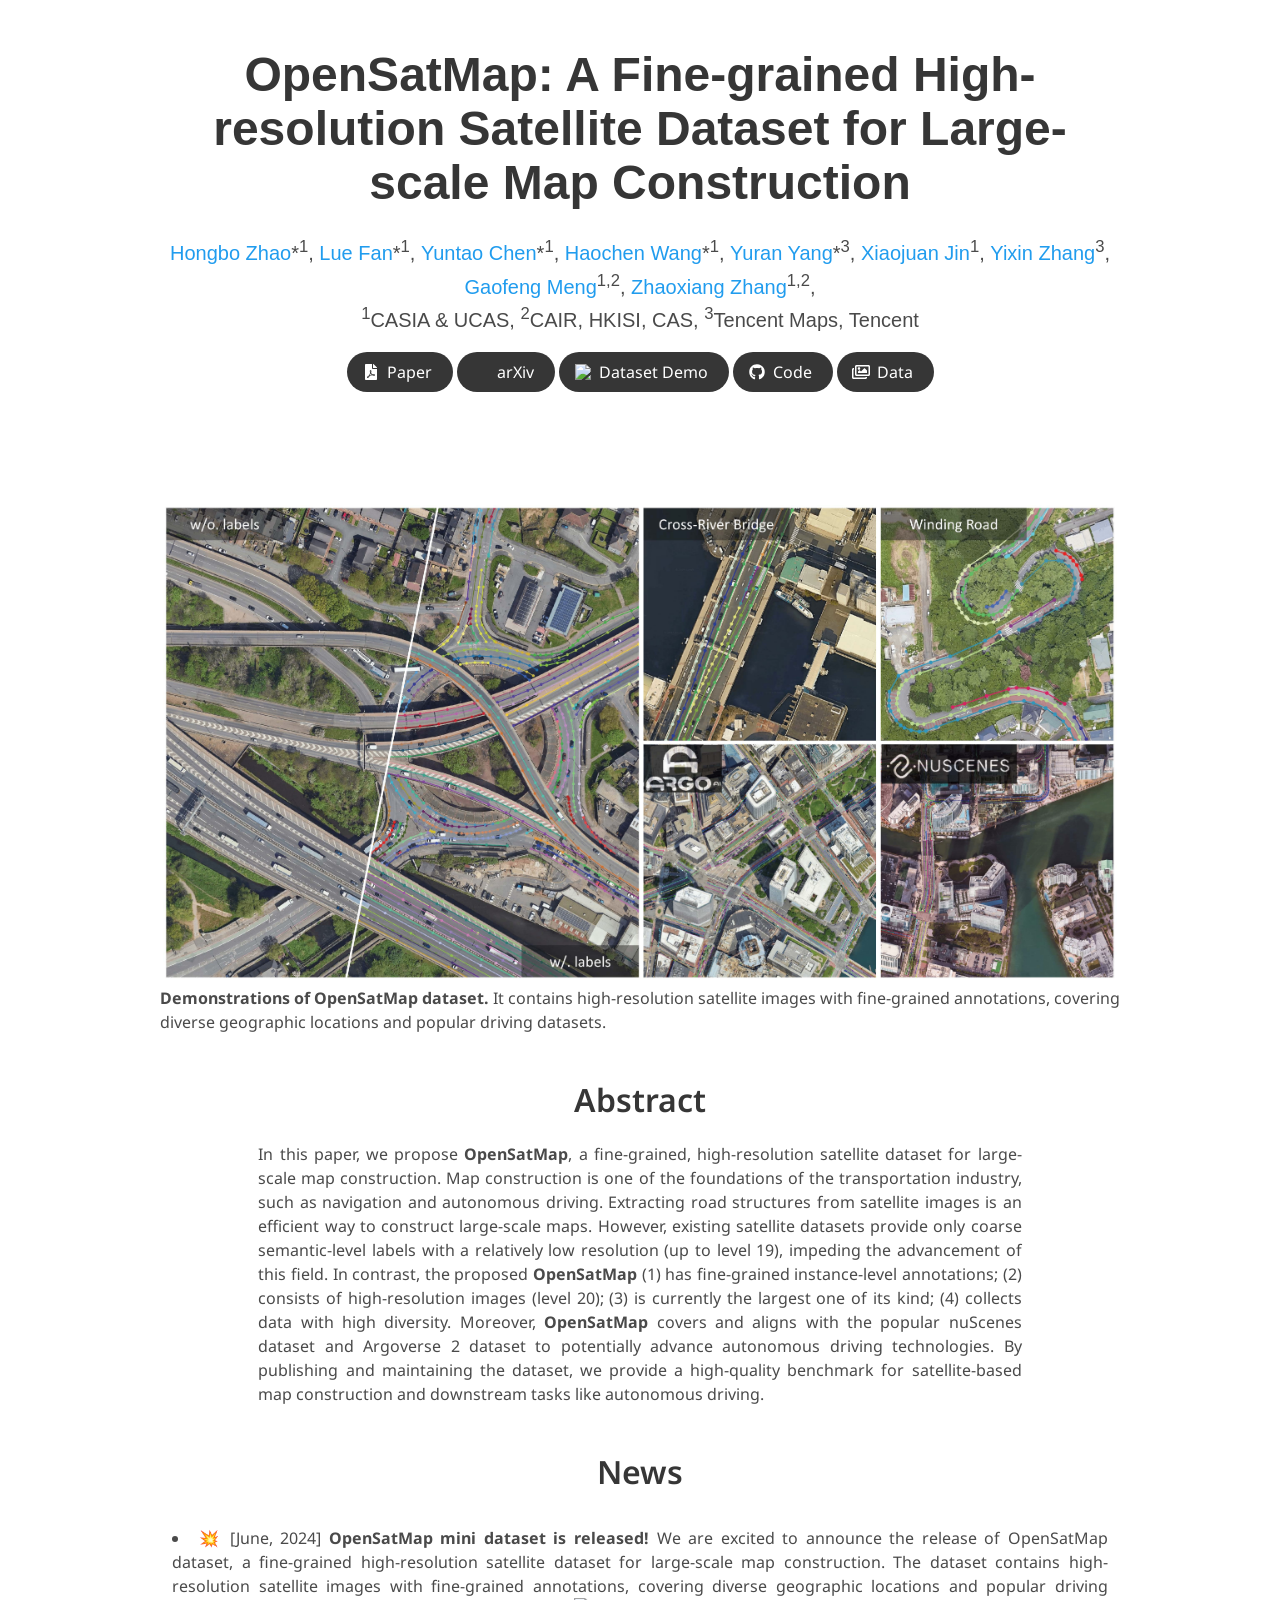
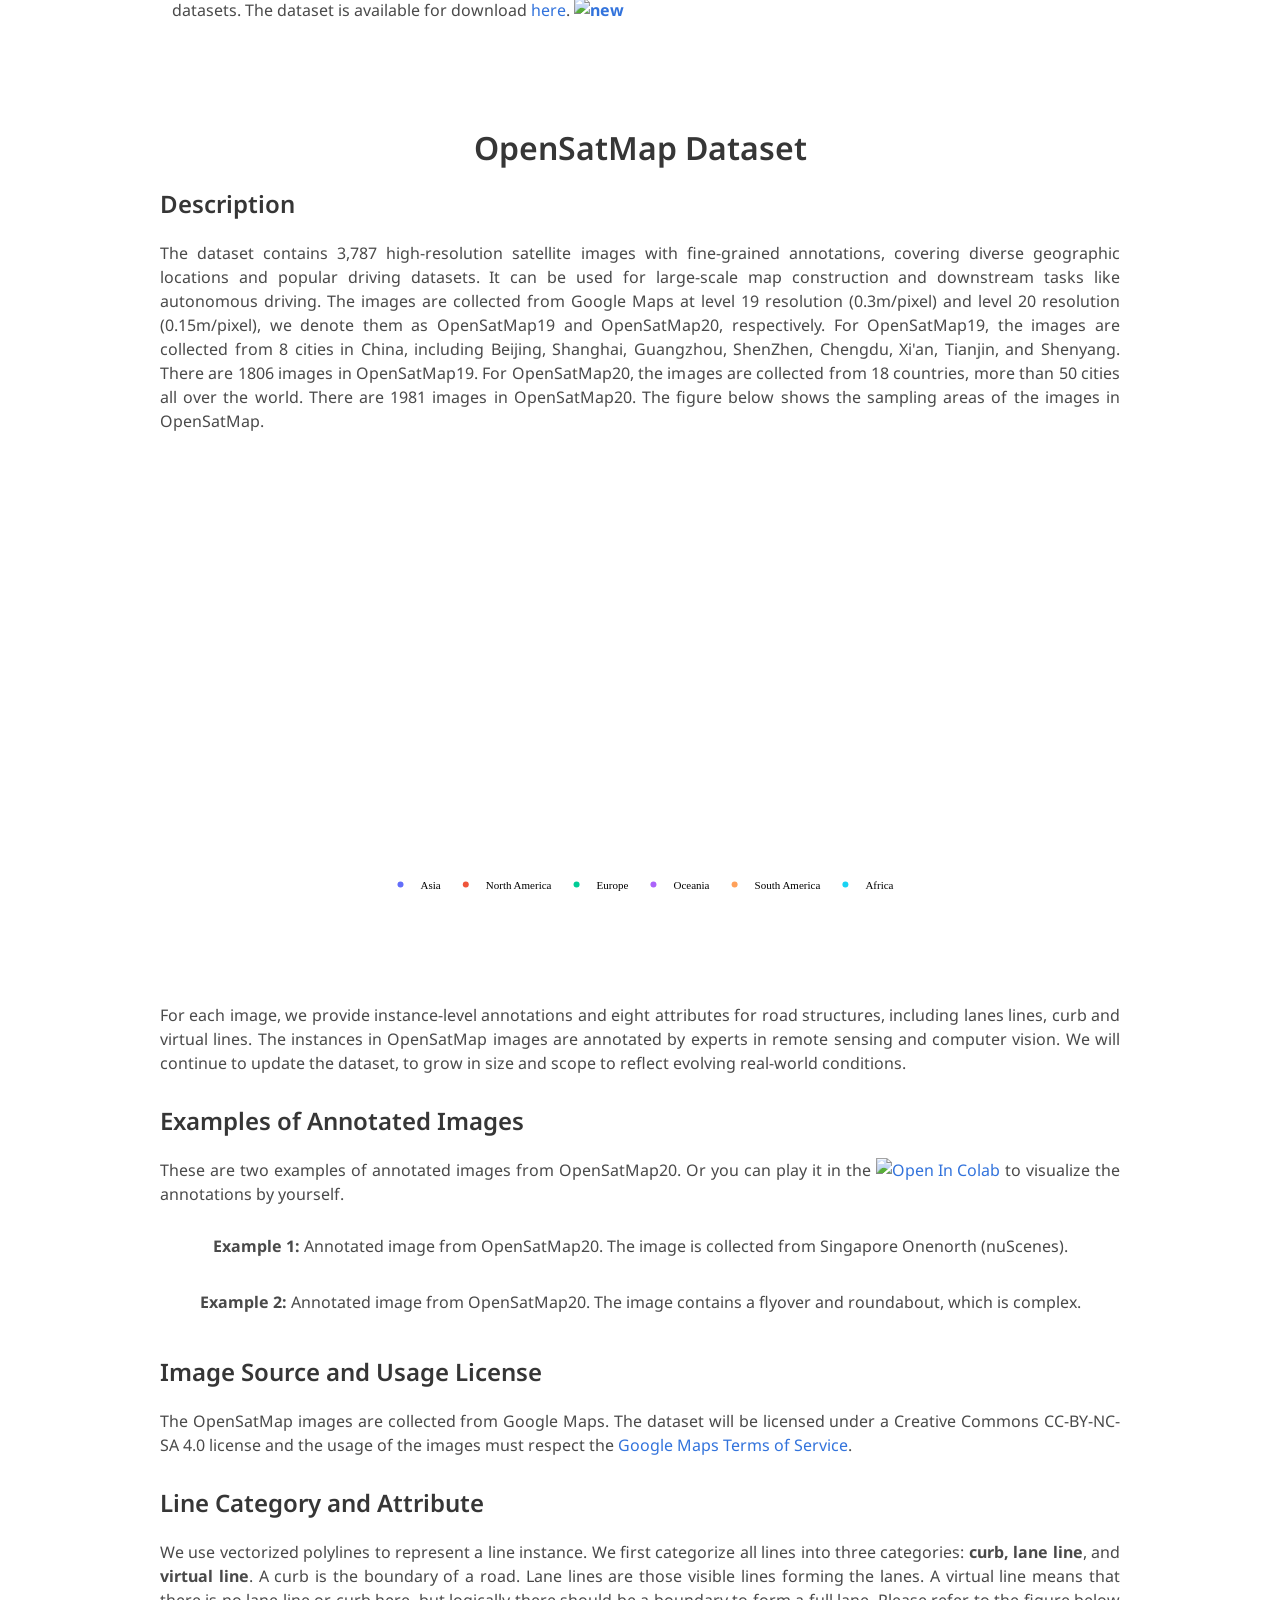
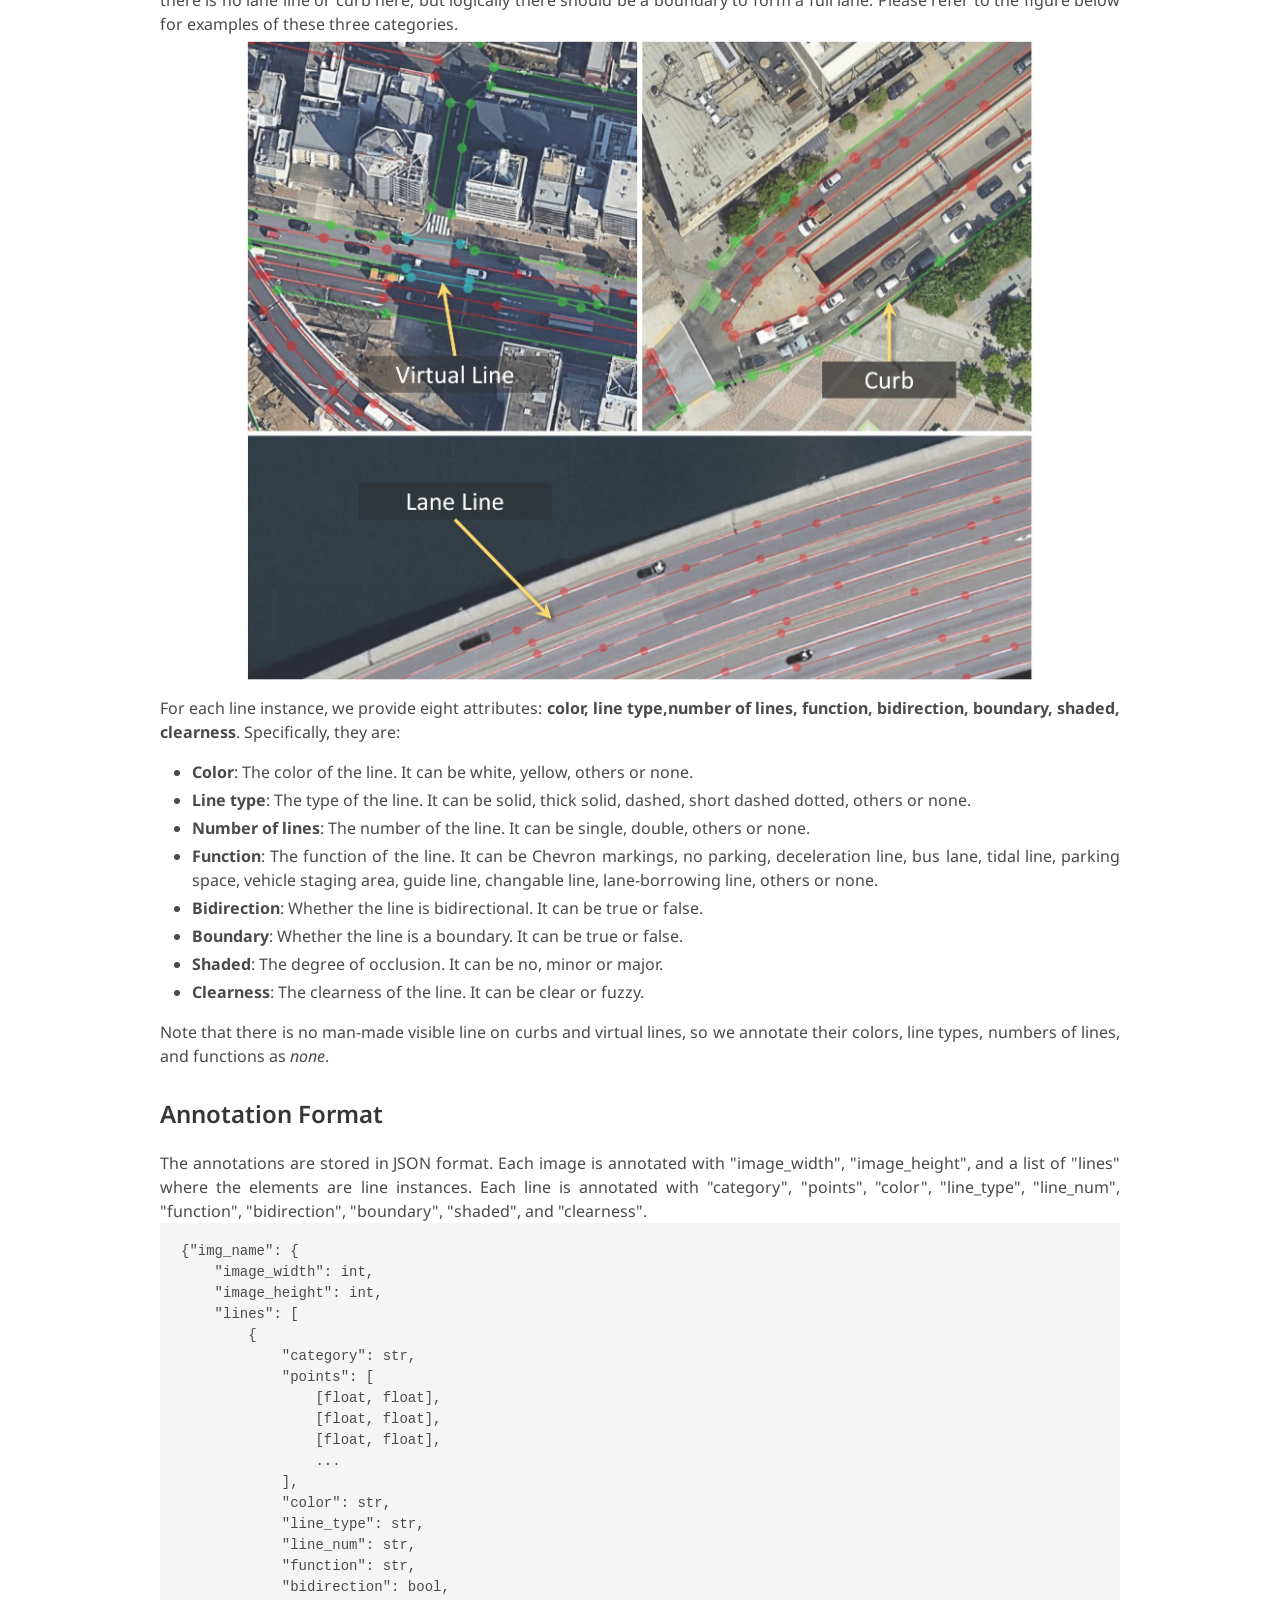
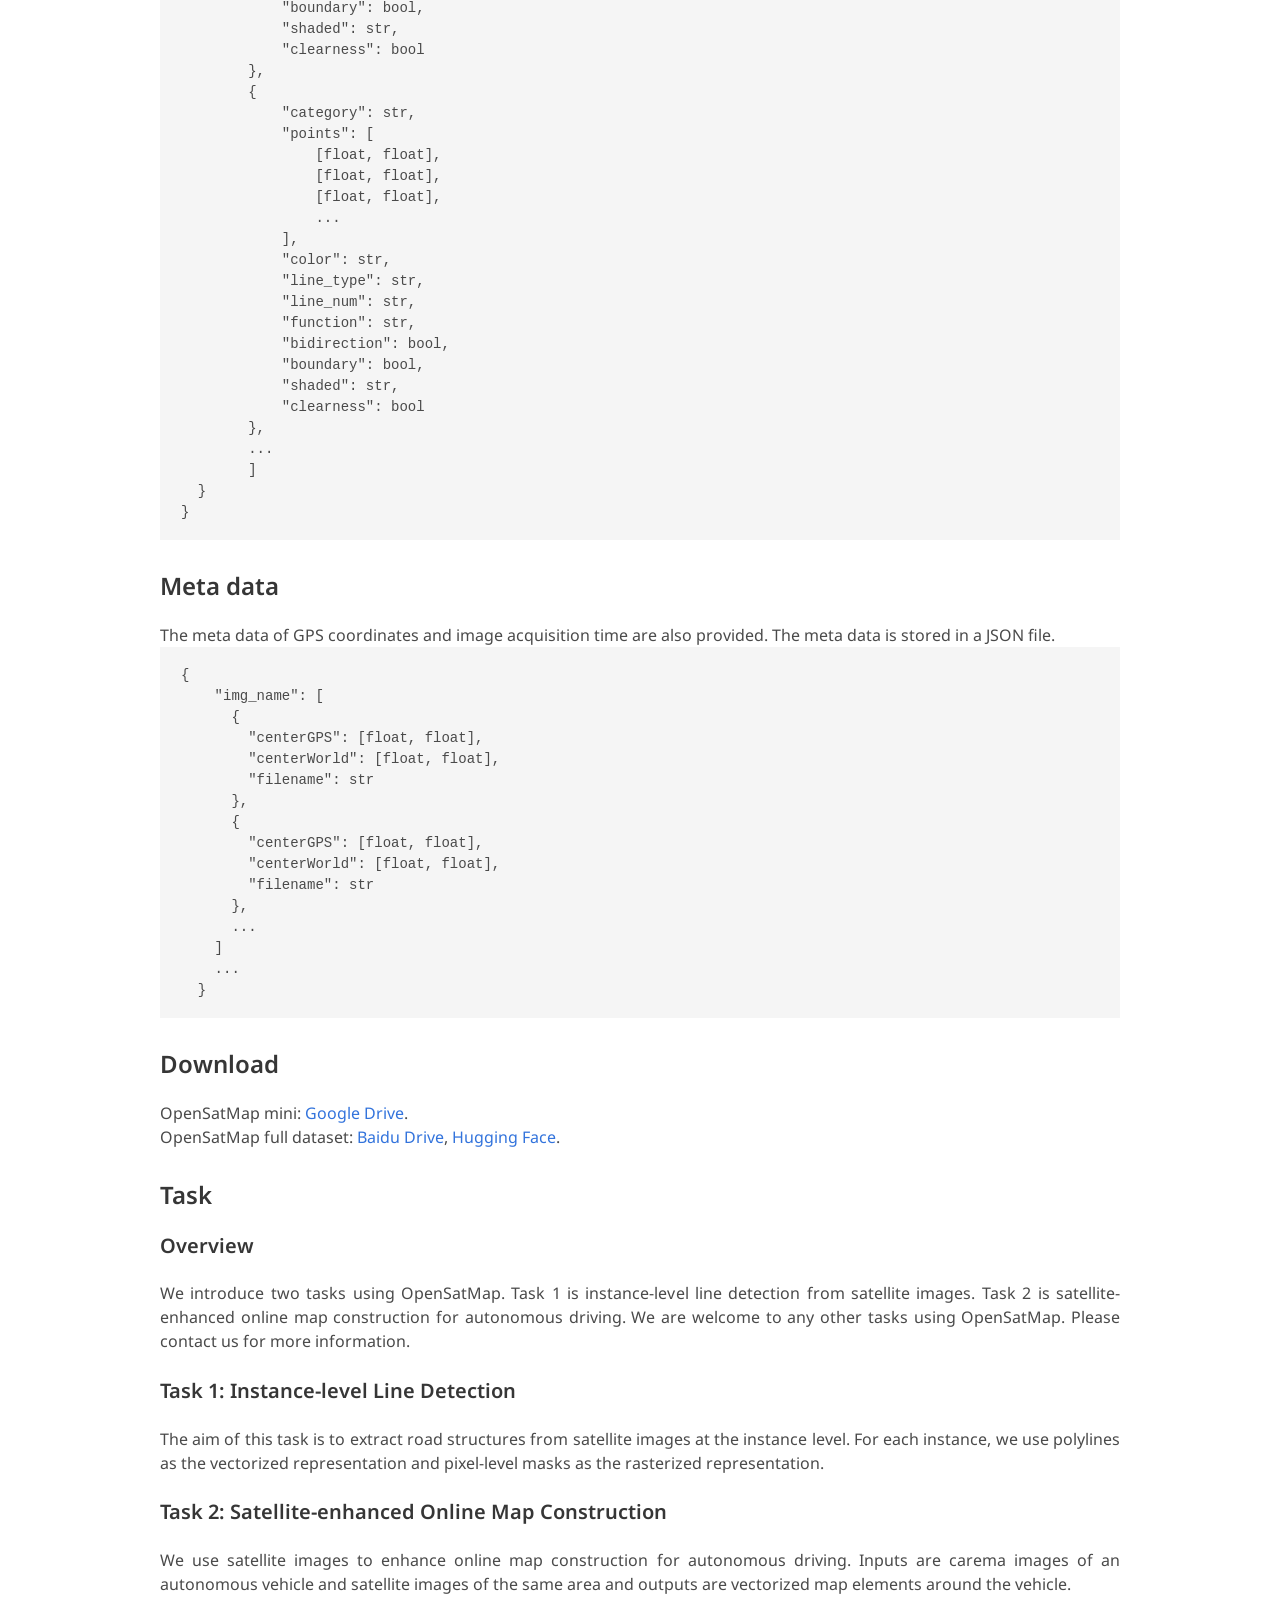
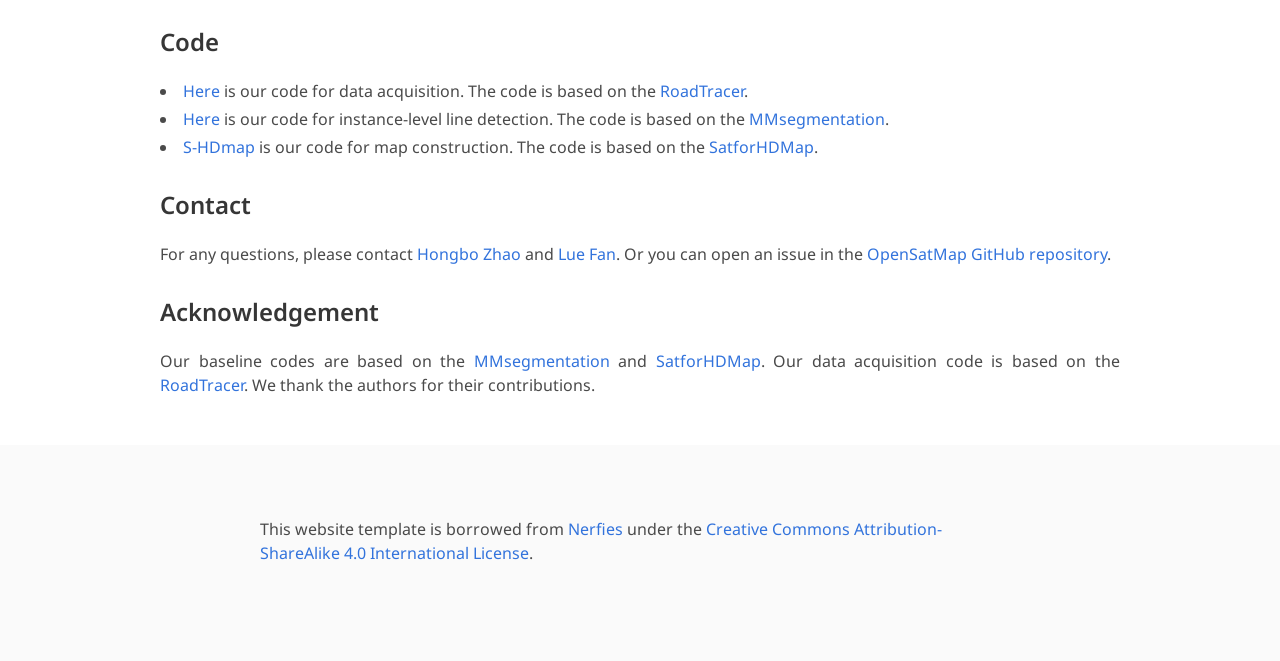
==== commit 8009fe24: "add baidu drive link" ====
--- a/index.html
+++ b/index.html
@@ -162,7 +162,7 @@
               </span> -->
                 <!-- Code Link. -->
                 <span class="link-block">
-                  <a href="" class="external-link button is-normal is-rounded is-dark"> <!-- TODO: update the link -->
+                  <a href="https://github.com/bjzhb666/get_google_maps_image" class="external-link button is-normal is-rounded is-dark"> <!-- TODO: update the link -->
                     <span class="icon">
                       <i class="fab fa-github"></i>
                     </span>
@@ -479,7 +479,9 @@
               OpenSatMap mini: <a href="https://drive.google.com/drive/folders/1zKs-GV2aNobLDl6E17hTqy2L_WpNPkSb?usp=sharing">Google Drive</a>.
               <!-- , <a href="">Baidu Drive</a>, <a href="">Tencent Drive</a> -->
               <p>
-                The full dataset will be released soon.
+                OpenSatMap full dataset: <a href="https://pan.baidu.com/s/1rmOV2__R99eOoW0rGJtNag?pwd=otg0">Baidu Drive</a>, 
+                <a href=>Hugging Face</a>.
+
               </p>
               <h3 class="title is-4">Task</h3>
               <h3 class="title is-5">Overview</h3>
@@ -496,7 +498,7 @@
               vectorized map elements around the vehicle.
               <h3 class="title is-4">Code </h3>
               <li>
-                <a href="">Here</a> is our code for data acquisition. The code is based on the <a
+                <a href="https://github.com/bjzhb666/get_google_maps_image">Here</a> is our code for data acquisition. The code is based on the <a
                   href="https://github.com/mitroadmaps/roadtracer/tree/master/dataset">RoadTracer</a>. <br>
               </li>
               <li>
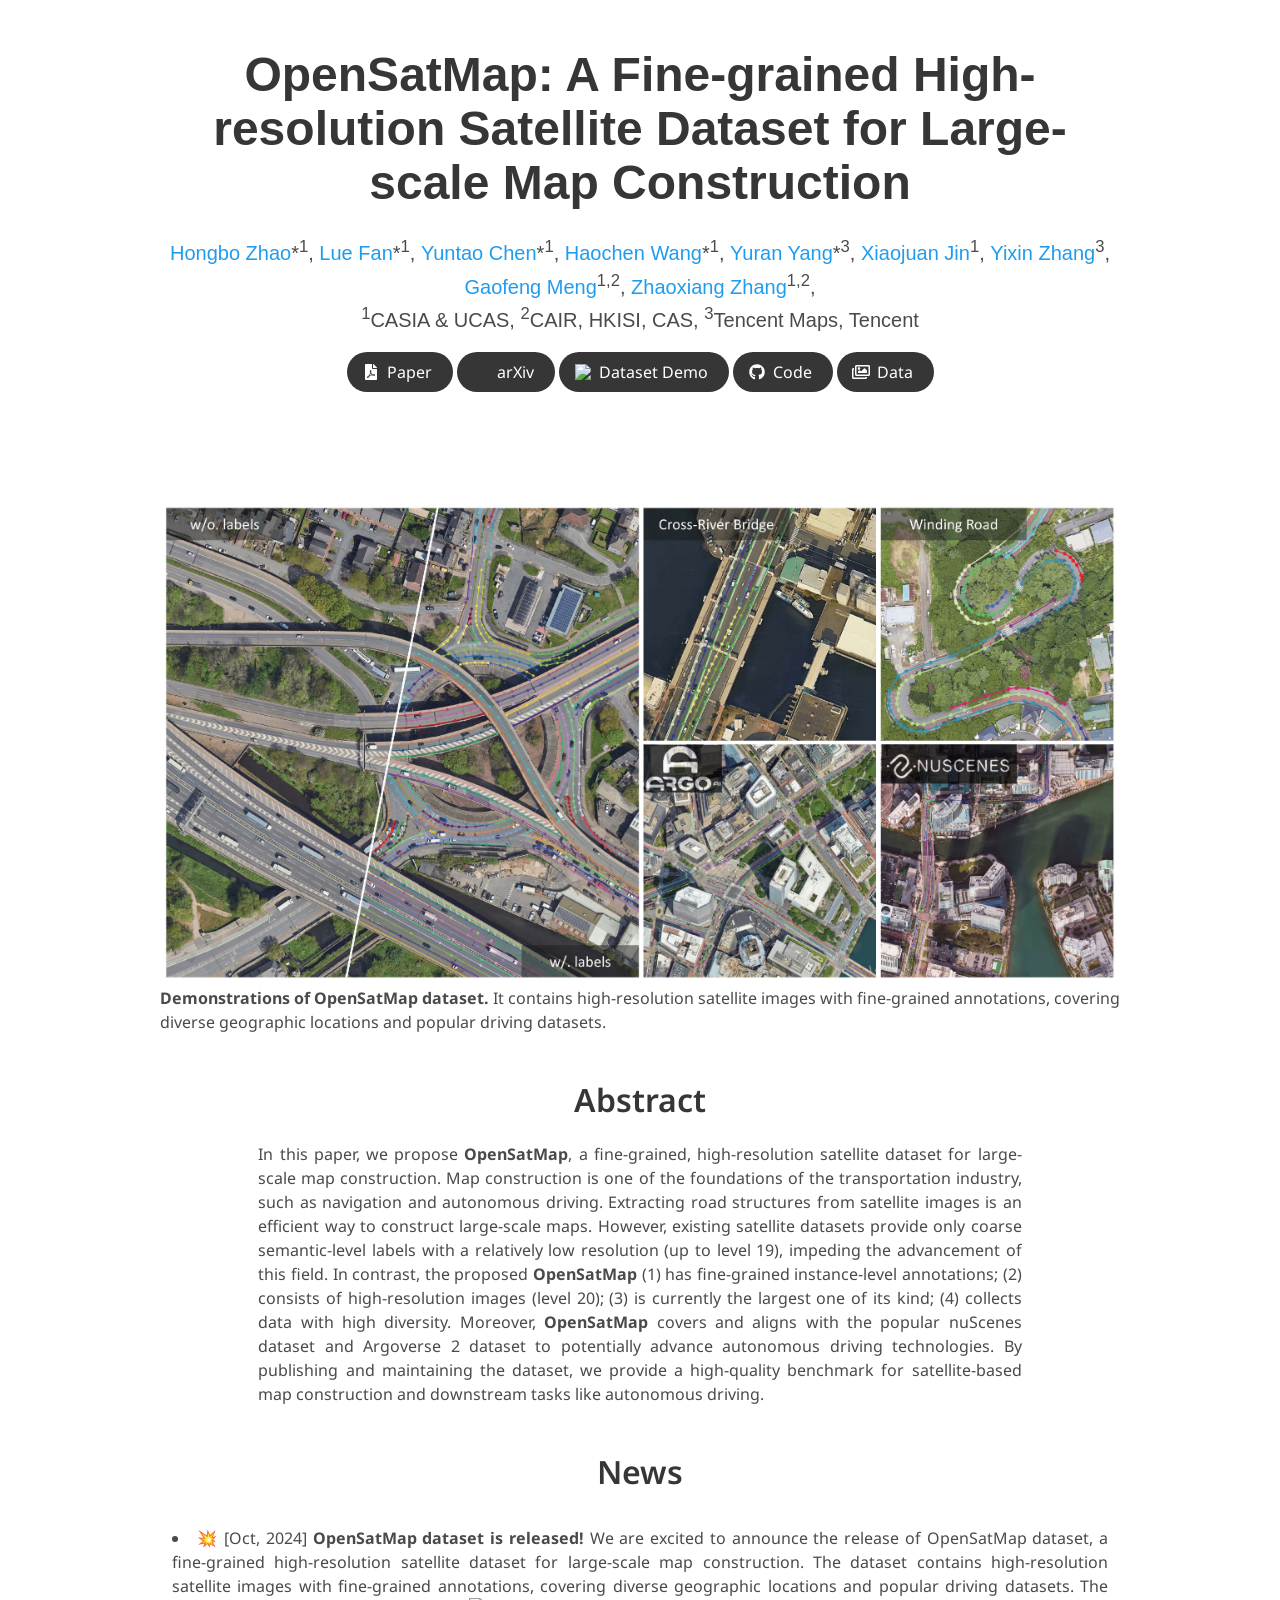
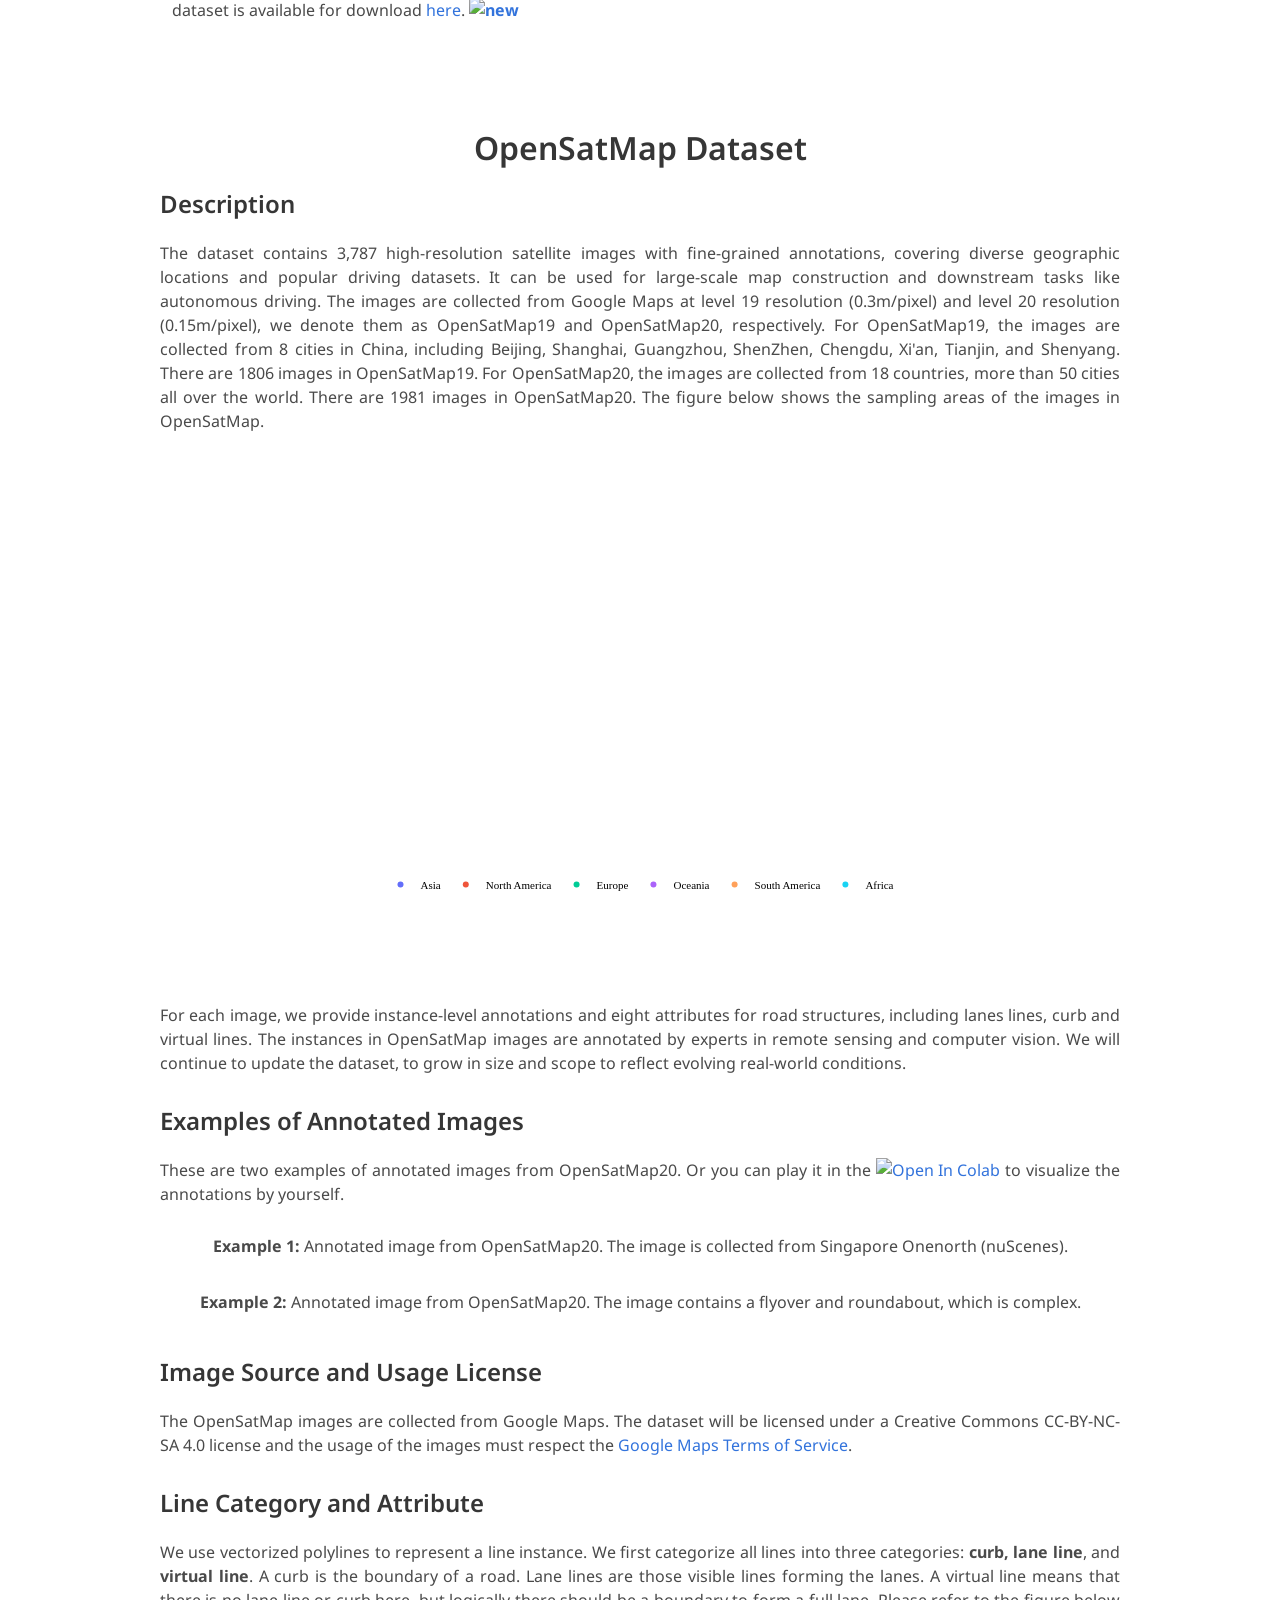
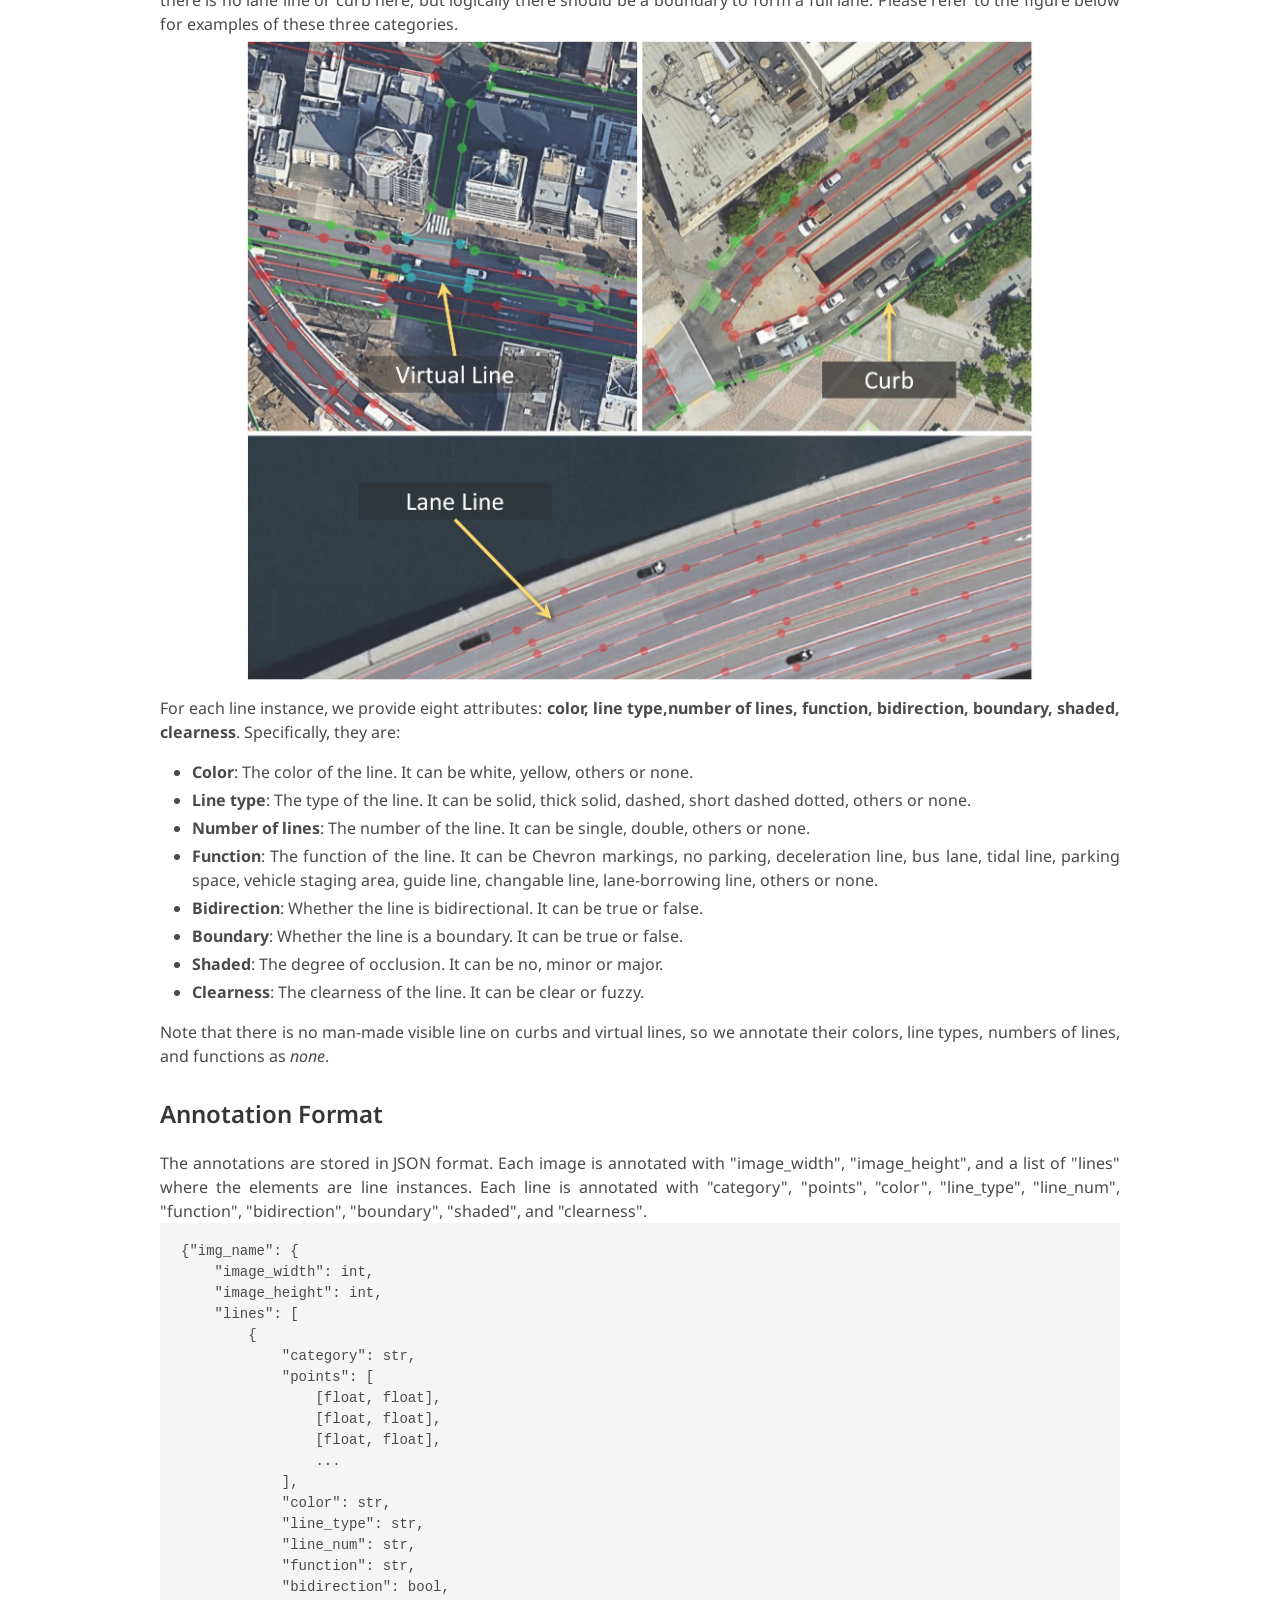
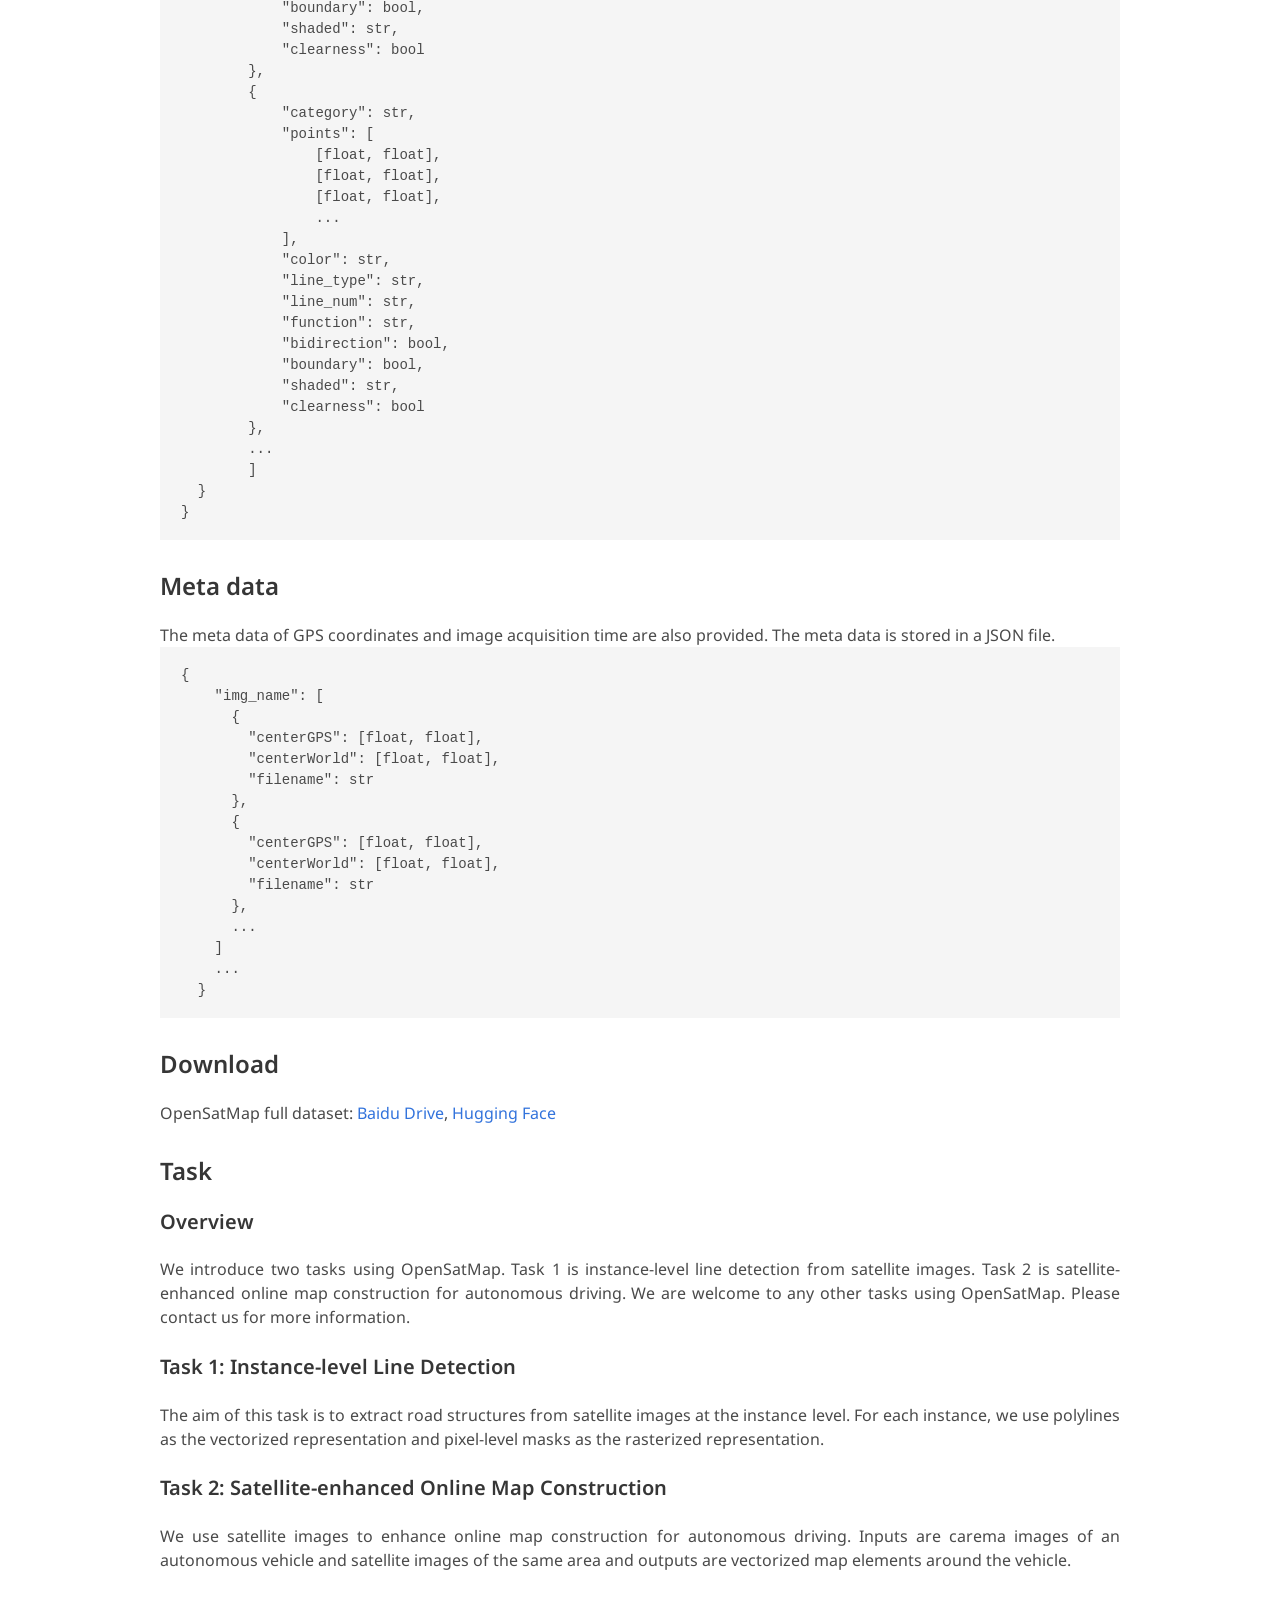
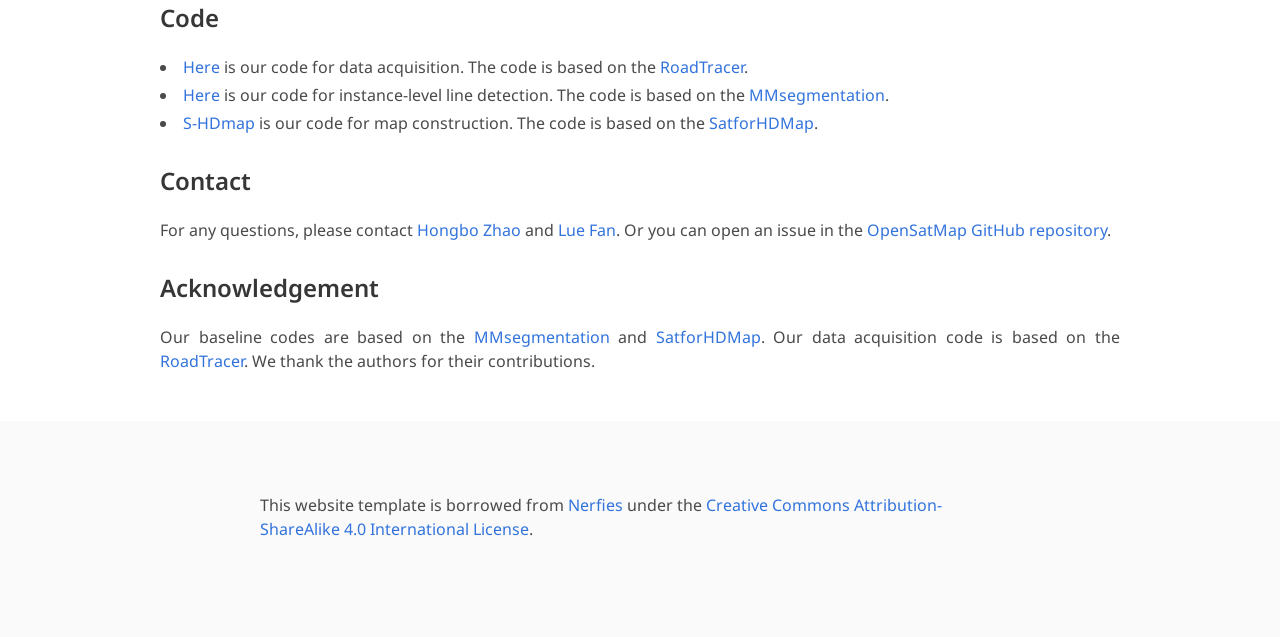
==== commit 645a00c6: "add links" ====
--- a/index.html
+++ b/index.html
@@ -126,7 +126,7 @@
               <div class="publication-links">
                 <!-- PDF Link. -->
                 <span class="link-block">
-                  <a href="" class="external-link button is-normal is-rounded is-dark"> <!-- TODO: update the link -->
+                  <a href="http://arxiv.org/abs/2410.23278" class="external-link button is-normal is-rounded is-dark"> <!-- TODO: update the link -->
                     <span class="icon">
                       <i class="fas fa-file-pdf"></i>
                     </span>
@@ -134,7 +134,7 @@
                   </a>
                 </span>
                 <span class="link-block">
-                  <a href="" class="external-link button is-normal is-rounded is-dark">
+                  <a href="http://arxiv.org/abs/2410.23278" class="external-link button is-normal is-rounded is-dark">
                     <!-- TODO: update the link -->
                     <span class="icon">
                       <i class="ai ai-arxiv"></i>
@@ -171,7 +171,7 @@
                 </span>
                 <!-- Dataset Link. -->
                 <span class="link-block">
-                  <a href="https://drive.google.com/drive/folders/1zKs-GV2aNobLDl6E17hTqy2L_WpNPkSb?usp=sharing"
+                  <a href="https://huggingface.co/datasets/z-hb/OpenSatMap/tree/main"
                     class="external-link button is-normal is-rounded is-dark">
                     <span class="icon">
                       <i class="far fa-images"></i>
@@ -271,13 +271,13 @@
       <div class="column is-full-width">
         <div class="content has-text-justified">
           <!-- iterize -->
-          <li>💥 [June, 2024]
-            <b>OpenSatMap mini dataset is released!</b>
+          <li>💥 [Oct, 2024]
+            <b>OpenSatMap dataset is released!</b>
             We are excited to announce the release of OpenSatMap dataset, a fine-grained high-resolution satellite
             dataset for large-scale map construction.
             The dataset contains high-resolution satellite images with fine-grained annotations, covering diverse
             geographic locations and popular driving datasets.
-            The dataset is available for download <a href="https://drive.google.com/drive/folders/1zKs-GV2aNobLDl6E17hTqy2L_WpNPkSb?usp=sharing">here</a>.
+            The dataset is available for download <a href="https://huggingface.co/datasets/z-hb/OpenSatMap/tree/main">here</a>.
             <!-- <b><span style="color:red;">New</span></b>  -->
             <strong><a href="https://zhaoxiangzhang.net/wp-content/uploads/2020/02/new.gif"><img decoding="async"
                   class="alignnone size-full wp-image-105"
@@ -476,12 +476,10 @@
     ...
   }</code></pre>
               <h3 class="title is-4"> Download</h3>
-              OpenSatMap mini: <a href="https://drive.google.com/drive/folders/1zKs-GV2aNobLDl6E17hTqy2L_WpNPkSb?usp=sharing">Google Drive</a>.
-              <!-- , <a href="">Baidu Drive</a>, <a href="">Tencent Drive</a> -->
-              <p>
+              <!-- OpenSatMap mini: <a href="https://drive.google.com/drive/folders/1zKs-GV2aNobLDl6E17hTqy2L_WpNPkSb?usp=sharing">Google Drive</a>.
+              , <a href="">Baidu Drive</a>, <a href="">Tencent Drive</a>  -->
                 OpenSatMap full dataset: <a href="https://pan.baidu.com/s/1rmOV2__R99eOoW0rGJtNag?pwd=otg0">Baidu Drive</a>, 
-                <a href=>Hugging Face</a>.
-
+                <a href=>Hugging Face</a>
               </p>
               <h3 class="title is-4">Task</h3>
               <h3 class="title is-5">Overview</h3>
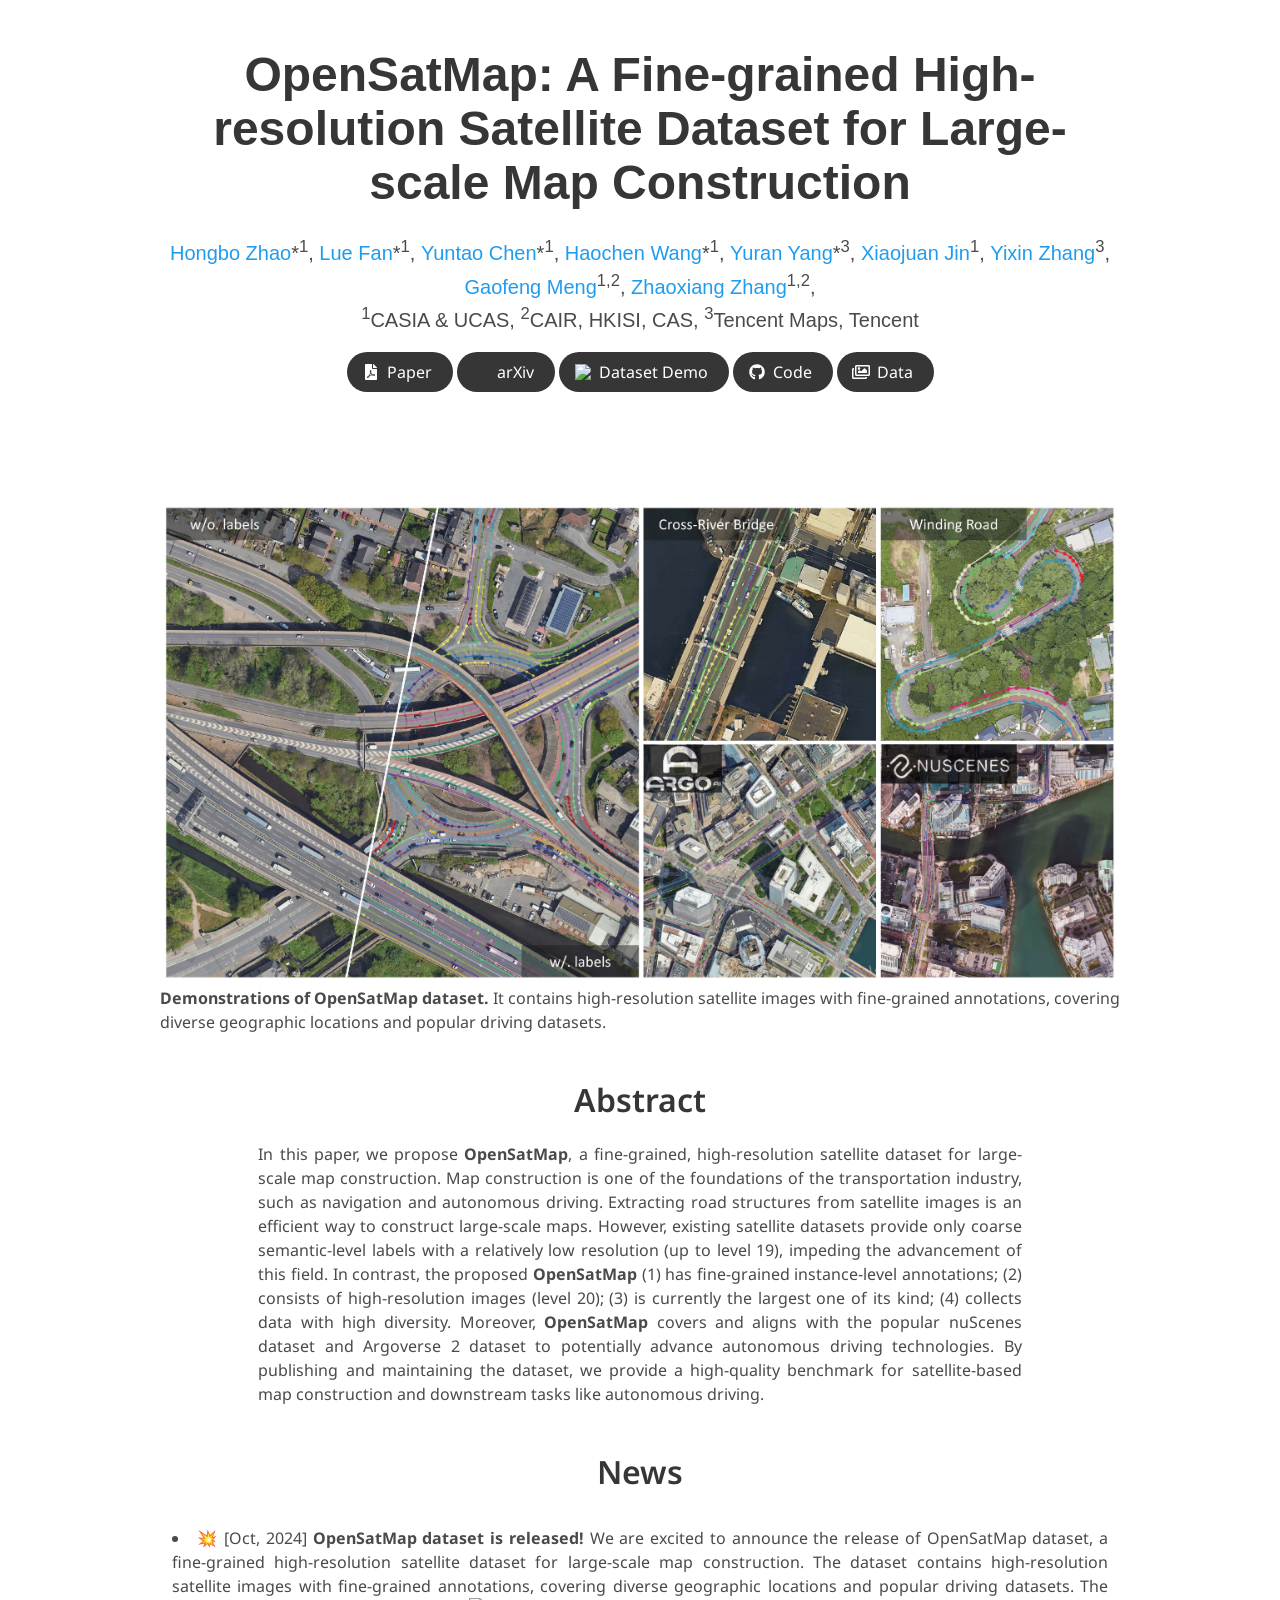
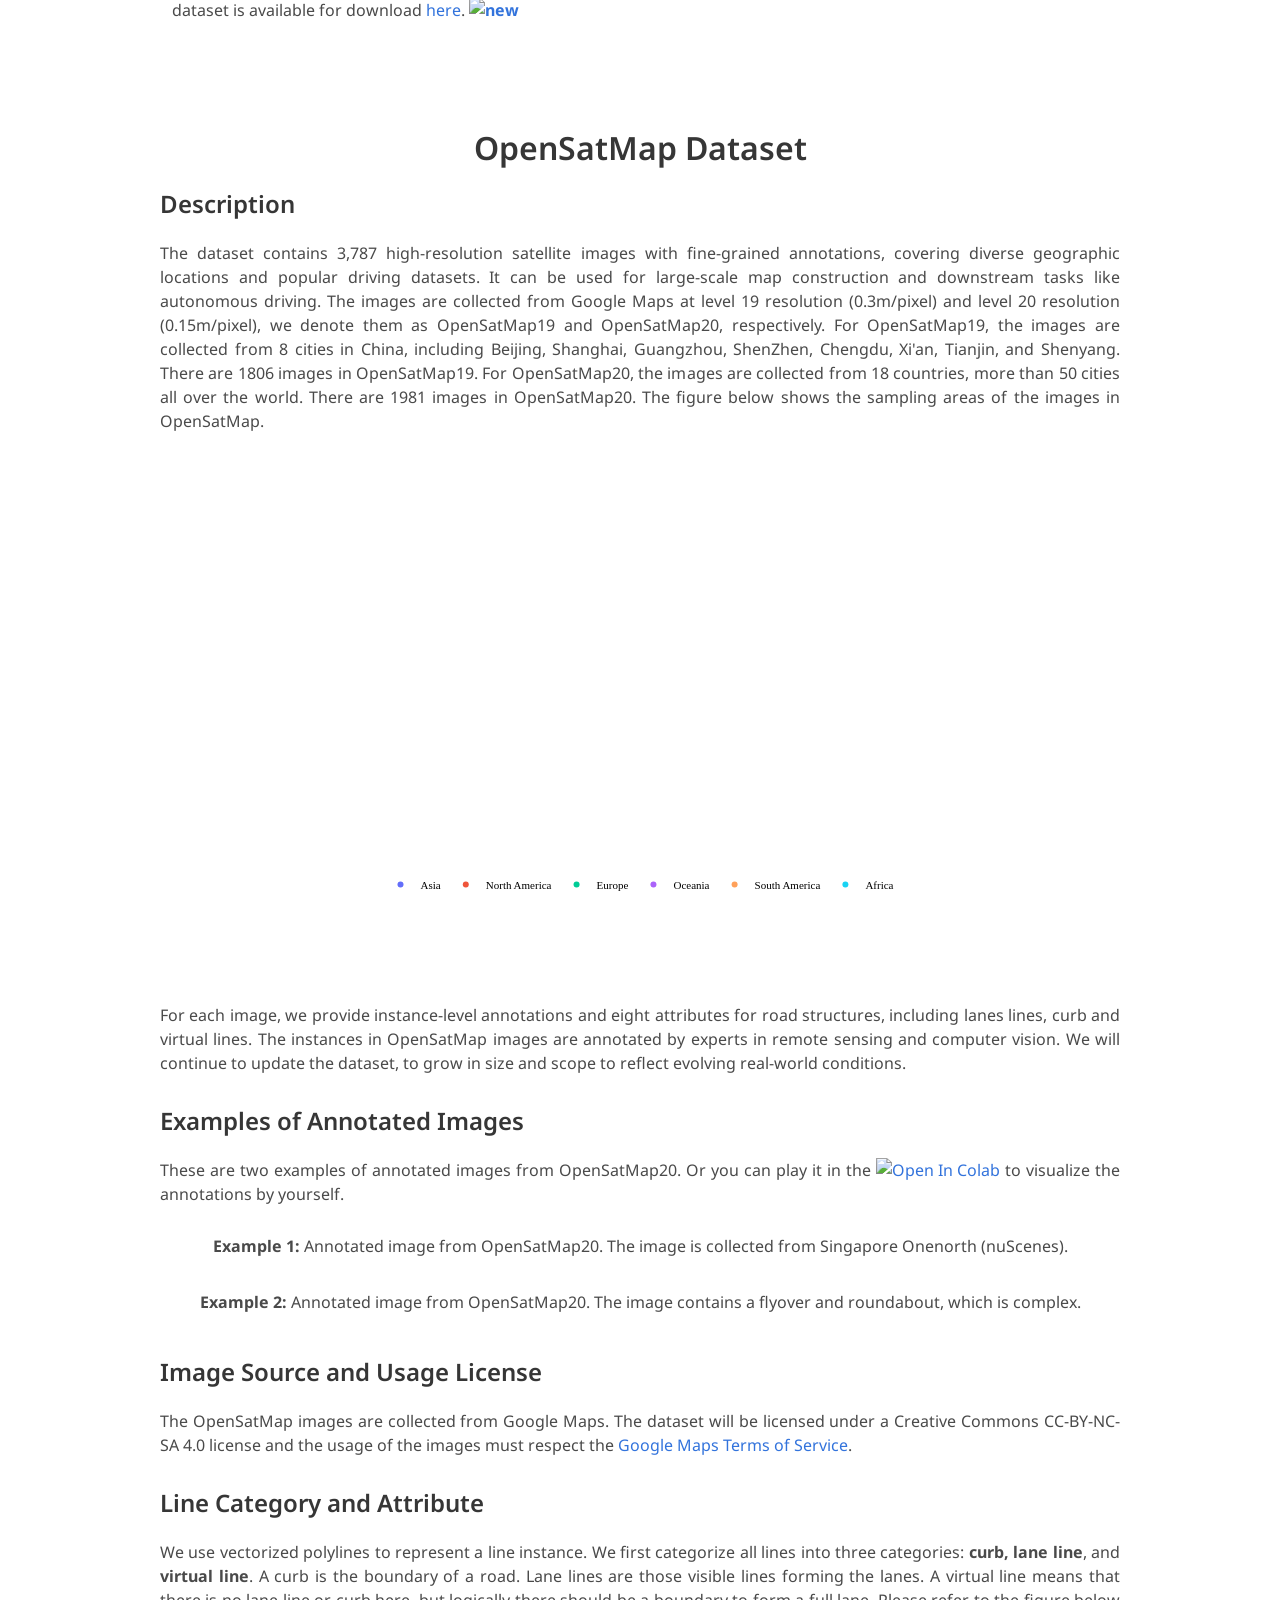
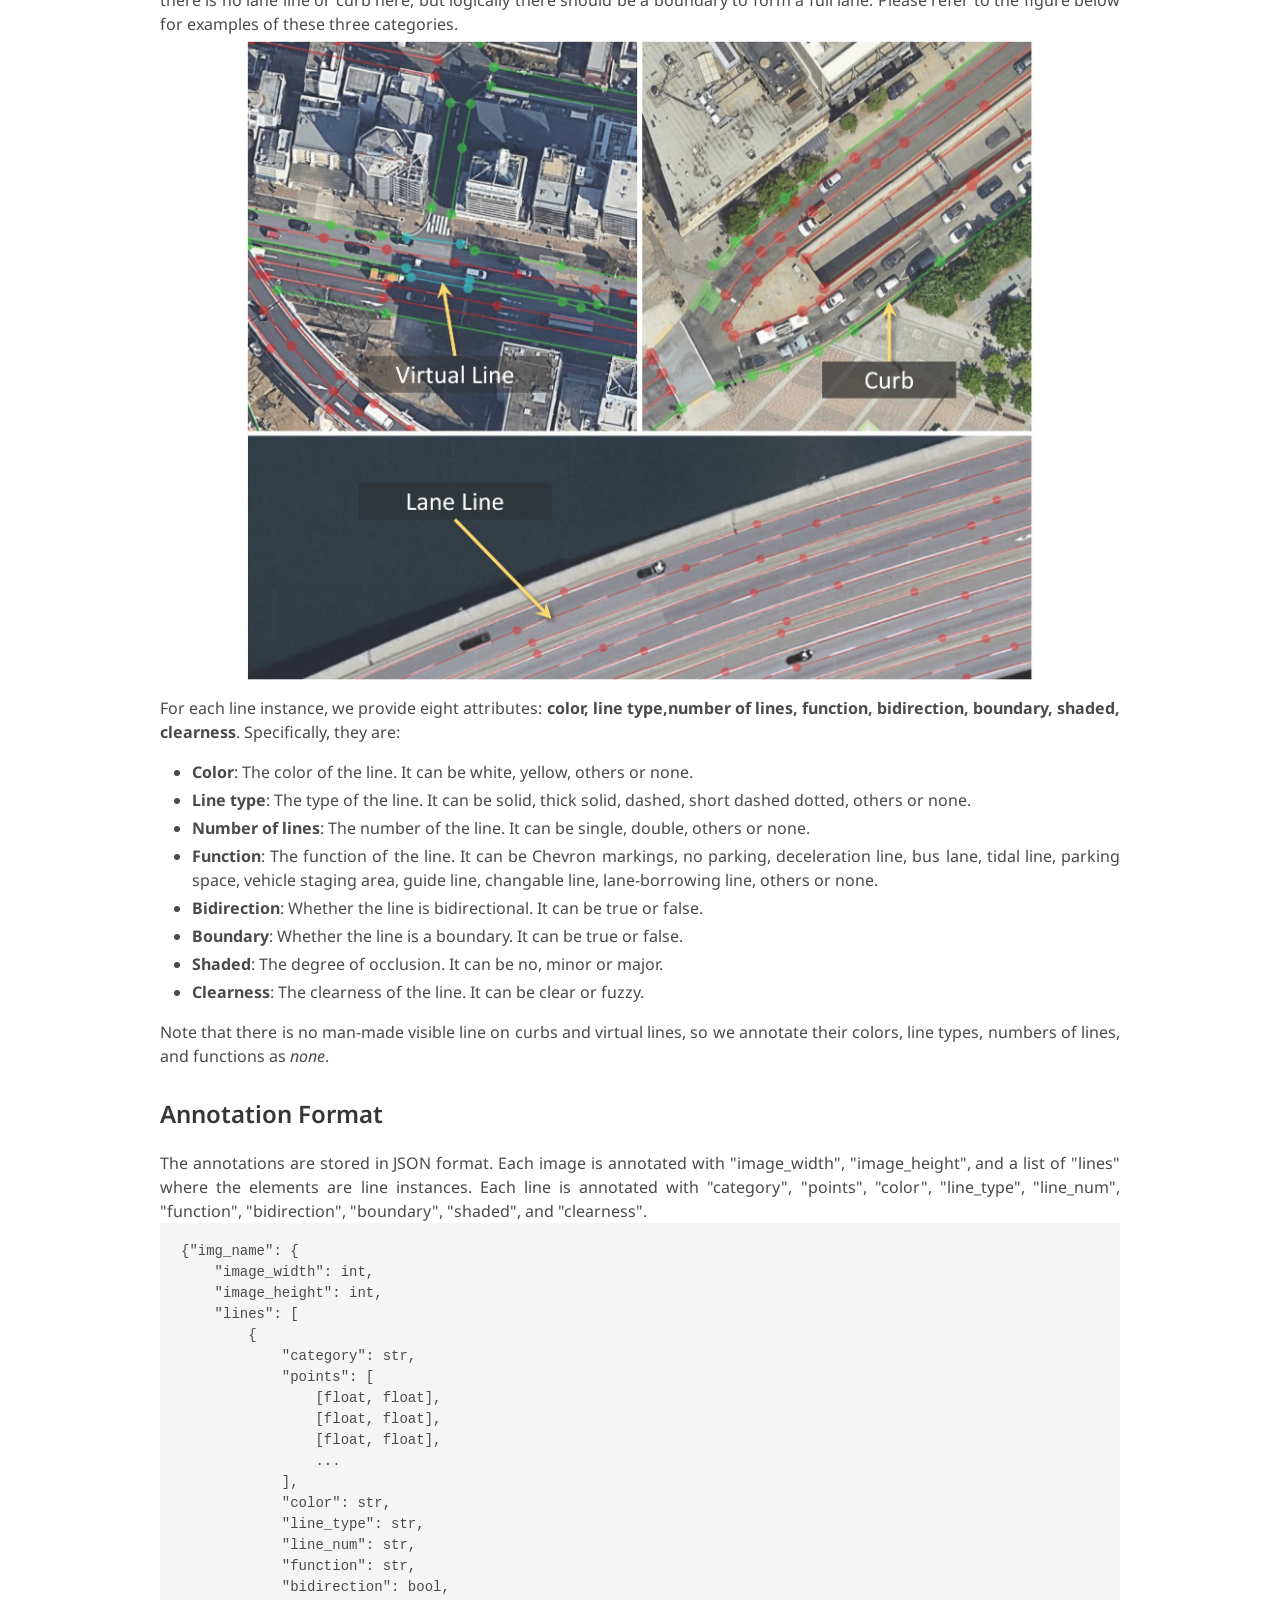
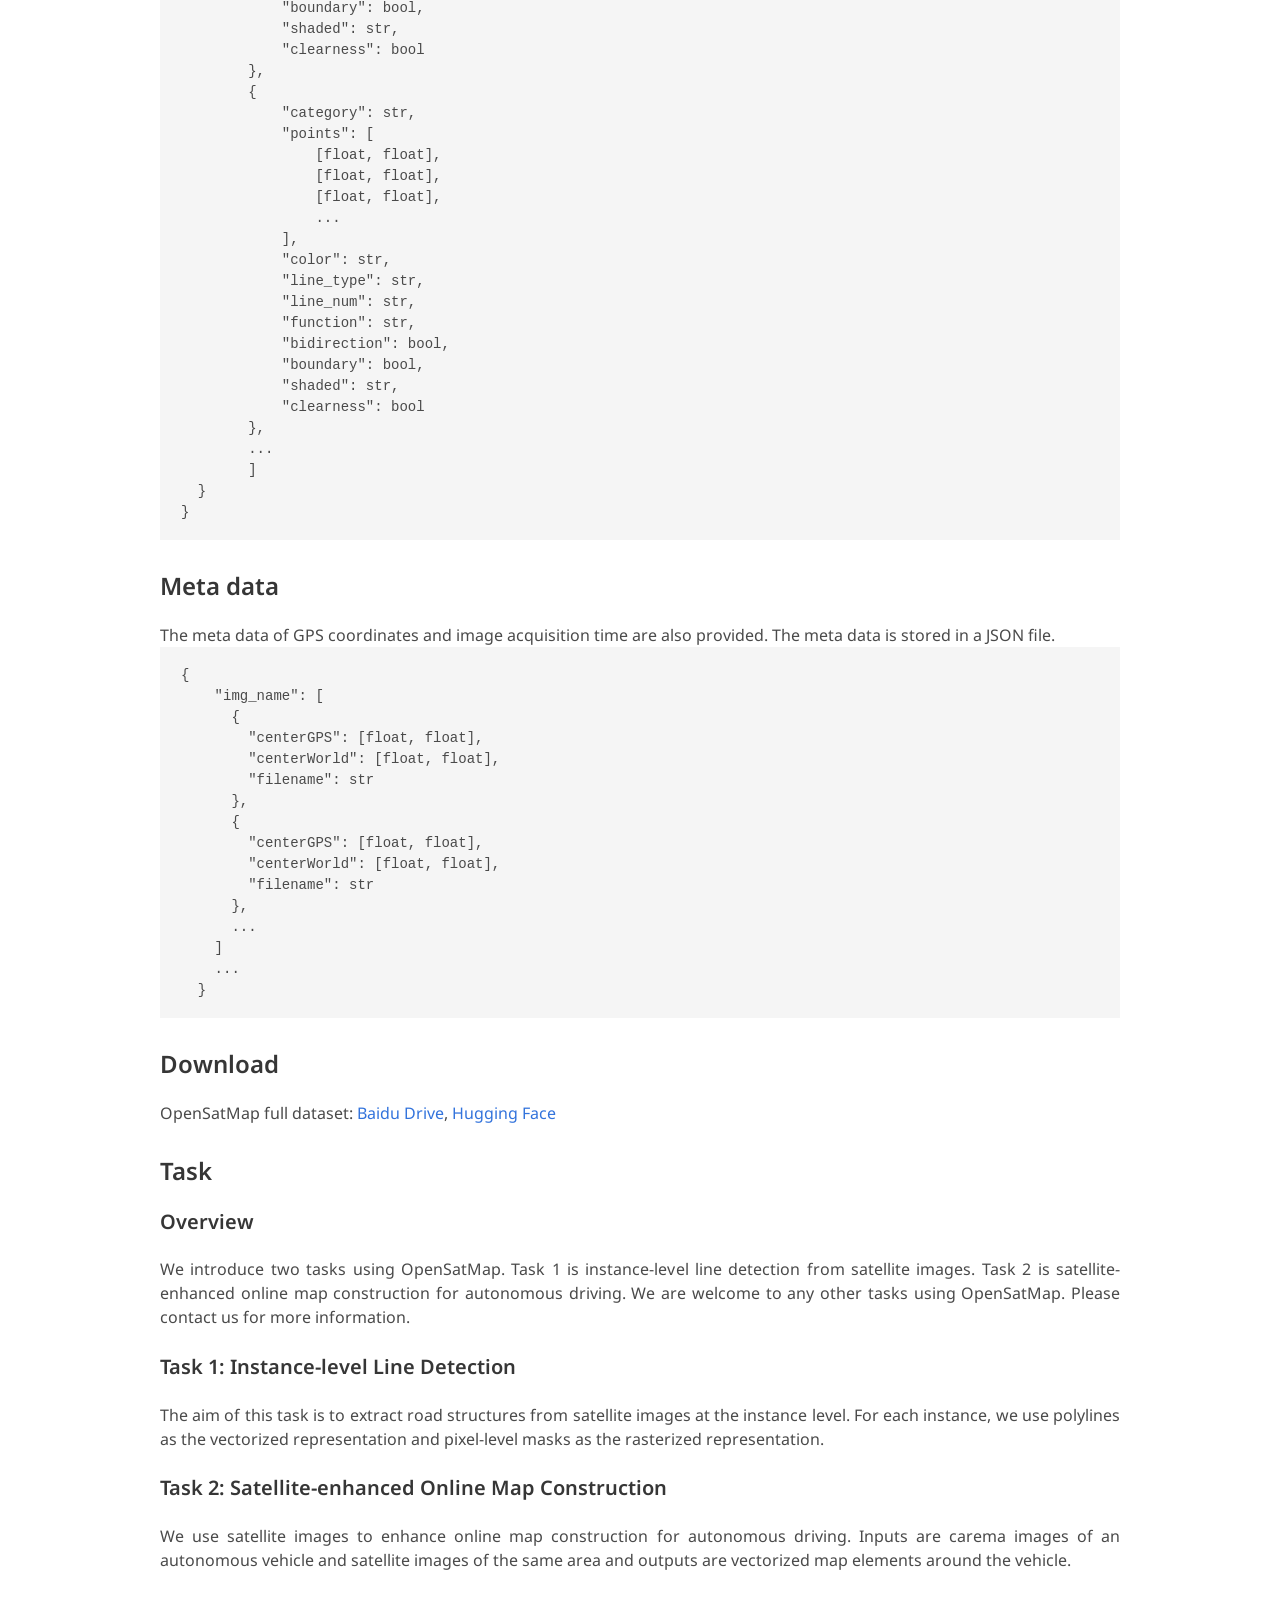
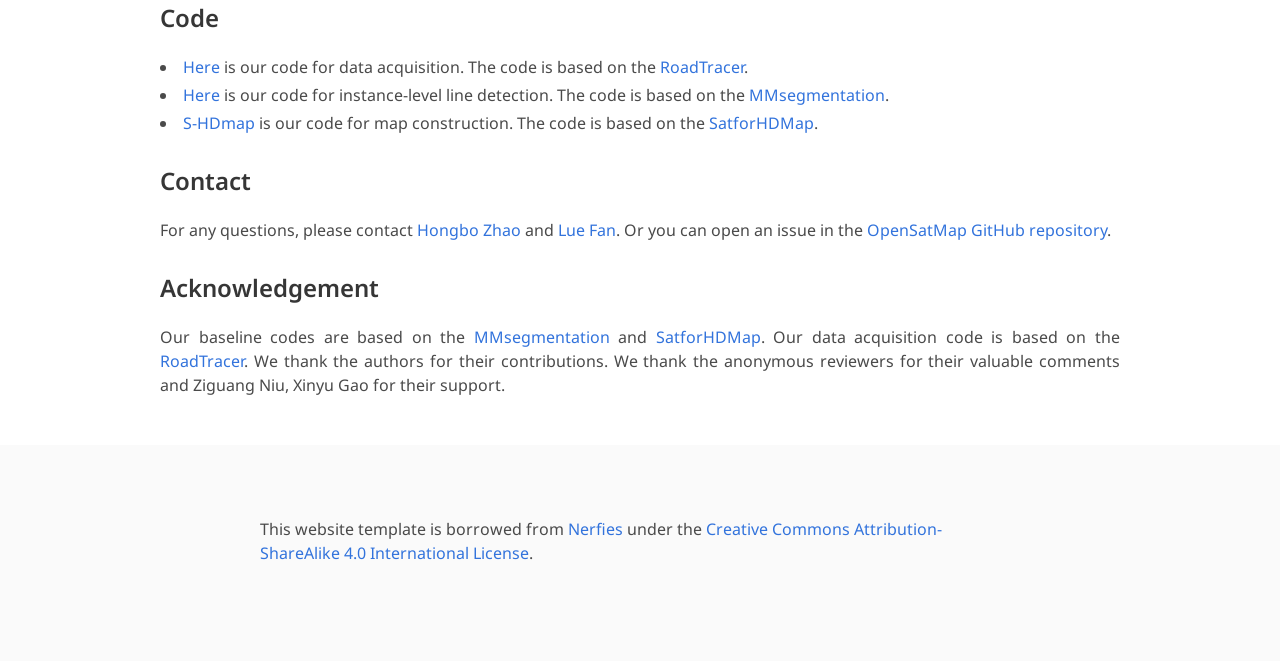
==== commit 5cb749f5: "add ack" ====
--- a/index.html
+++ b/index.html
@@ -90,7 +90,7 @@
             <!-- <h2 class="title is-3">CVPR 2024</h2> -->
             <div class="is-size-5 publication-authors">
               <span class="author-block">
-                <a href="https://scholar.google.com/citations?user=Gs22F0UAAAAJ&hl">Hongbo Zhao</a>*<sup>1</sup>,</span>
+                <a href="https://bjzhb666.github.io/">Hongbo Zhao</a>*<sup>1</sup>,</span>
               <span class="author-block">
                 <a href="https://lue.fan/">Lue Fan</a>*<sup>1</sup>,</span>
               <span class="author-block">
@@ -479,7 +479,7 @@
               <!-- OpenSatMap mini: <a href="https://drive.google.com/drive/folders/1zKs-GV2aNobLDl6E17hTqy2L_WpNPkSb?usp=sharing">Google Drive</a>.
               , <a href="">Baidu Drive</a>, <a href="">Tencent Drive</a>  -->
                 OpenSatMap full dataset: <a href="https://pan.baidu.com/s/1rmOV2__R99eOoW0rGJtNag?pwd=otg0">Baidu Drive</a>, 
-                <a href=>Hugging Face</a>
+                <a href="https://huggingface.co/datasets/z-hb/OpenSatMap/tree/main">Hugging Face</a>
               </p>
               <h3 class="title is-4">Task</h3>
               <h3 class="title is-5">Overview</h3>
@@ -519,7 +519,8 @@
                 href="https://github.com/xjtu-cs-gao/SatforHDMap">SatforHDMap</a>.
               Our data acquisition code is based on the <a
                 href="https://github.com/mitroadmaps/roadtracer/tree/master/dataset">RoadTracer</a>.
-              We thank the authors for their contributions.
+              We thank the authors for their contributions. We thank the anonymous reviewers for their valuable comments and 
+              Ziguang Niu, Xinyu Gao for their support.
               <!-- <h3 class="title is-4">Contact</h3> -->
             </div>
           </div>
